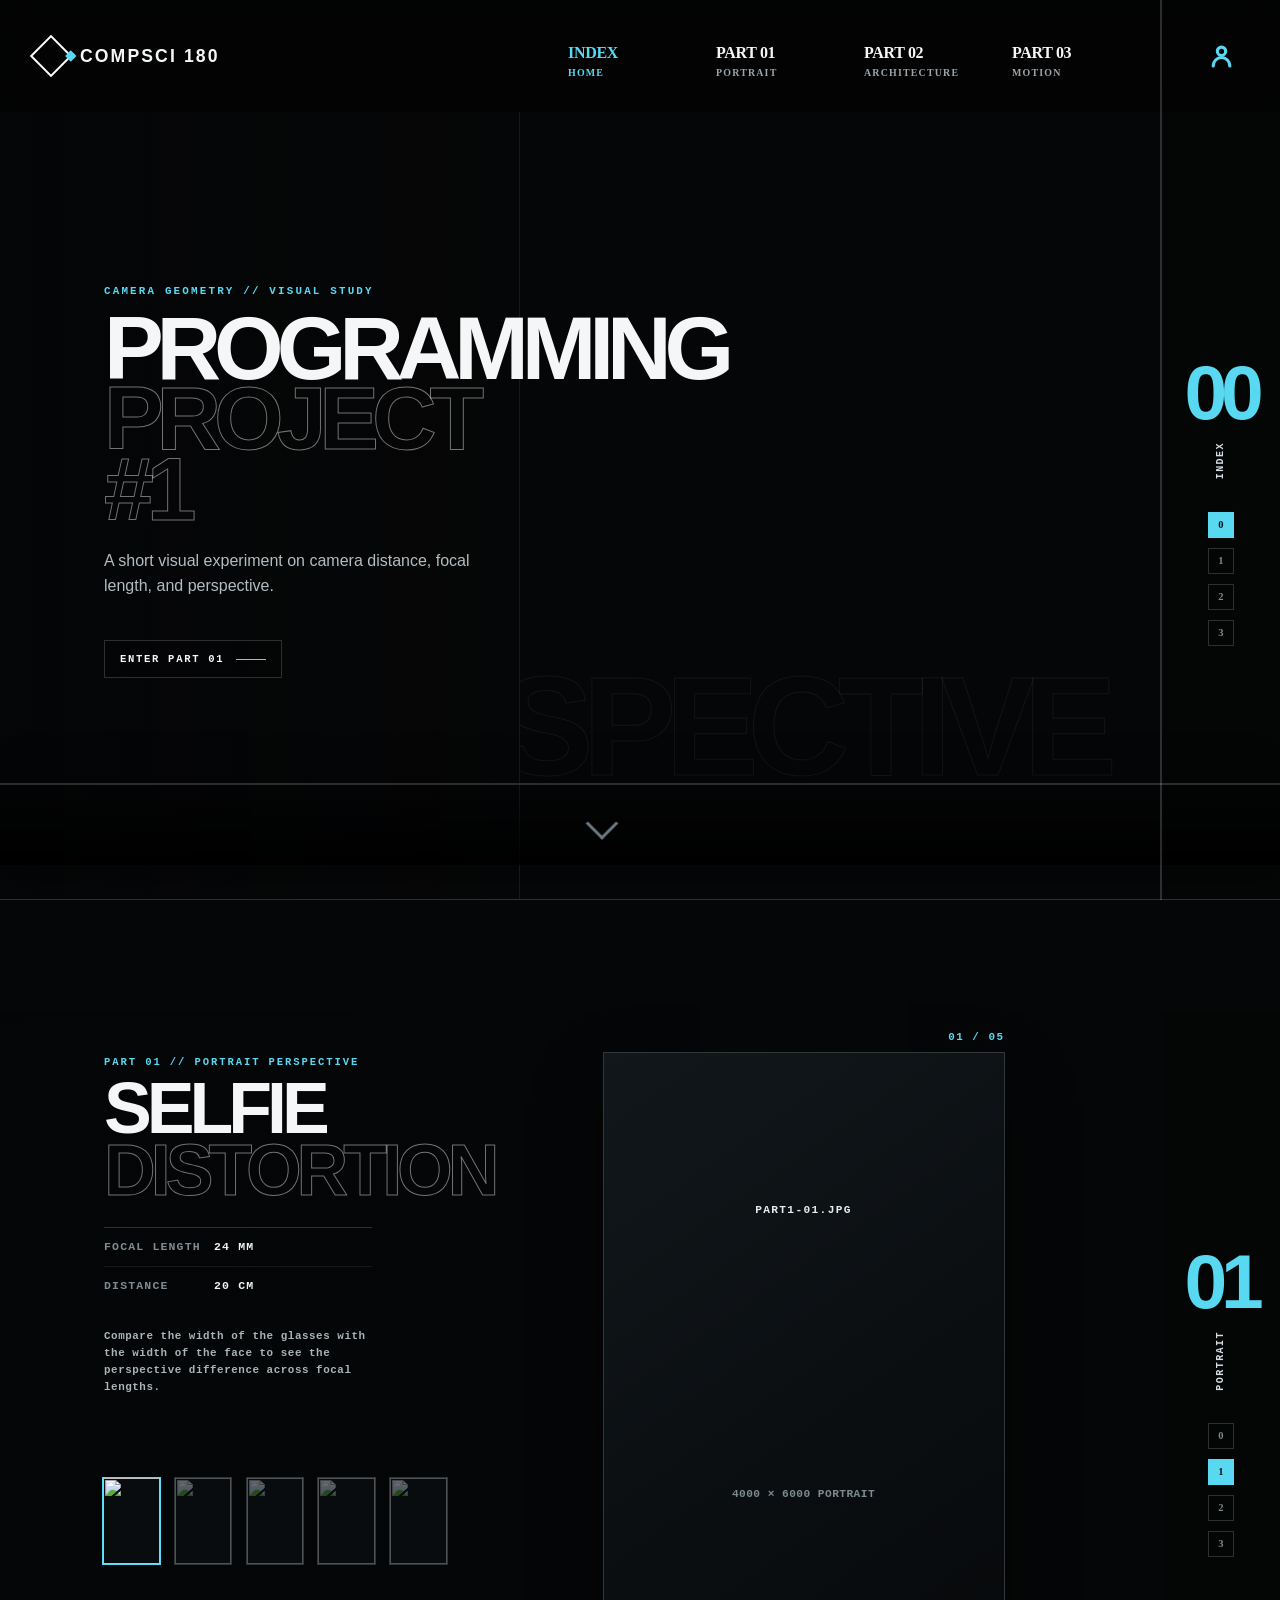
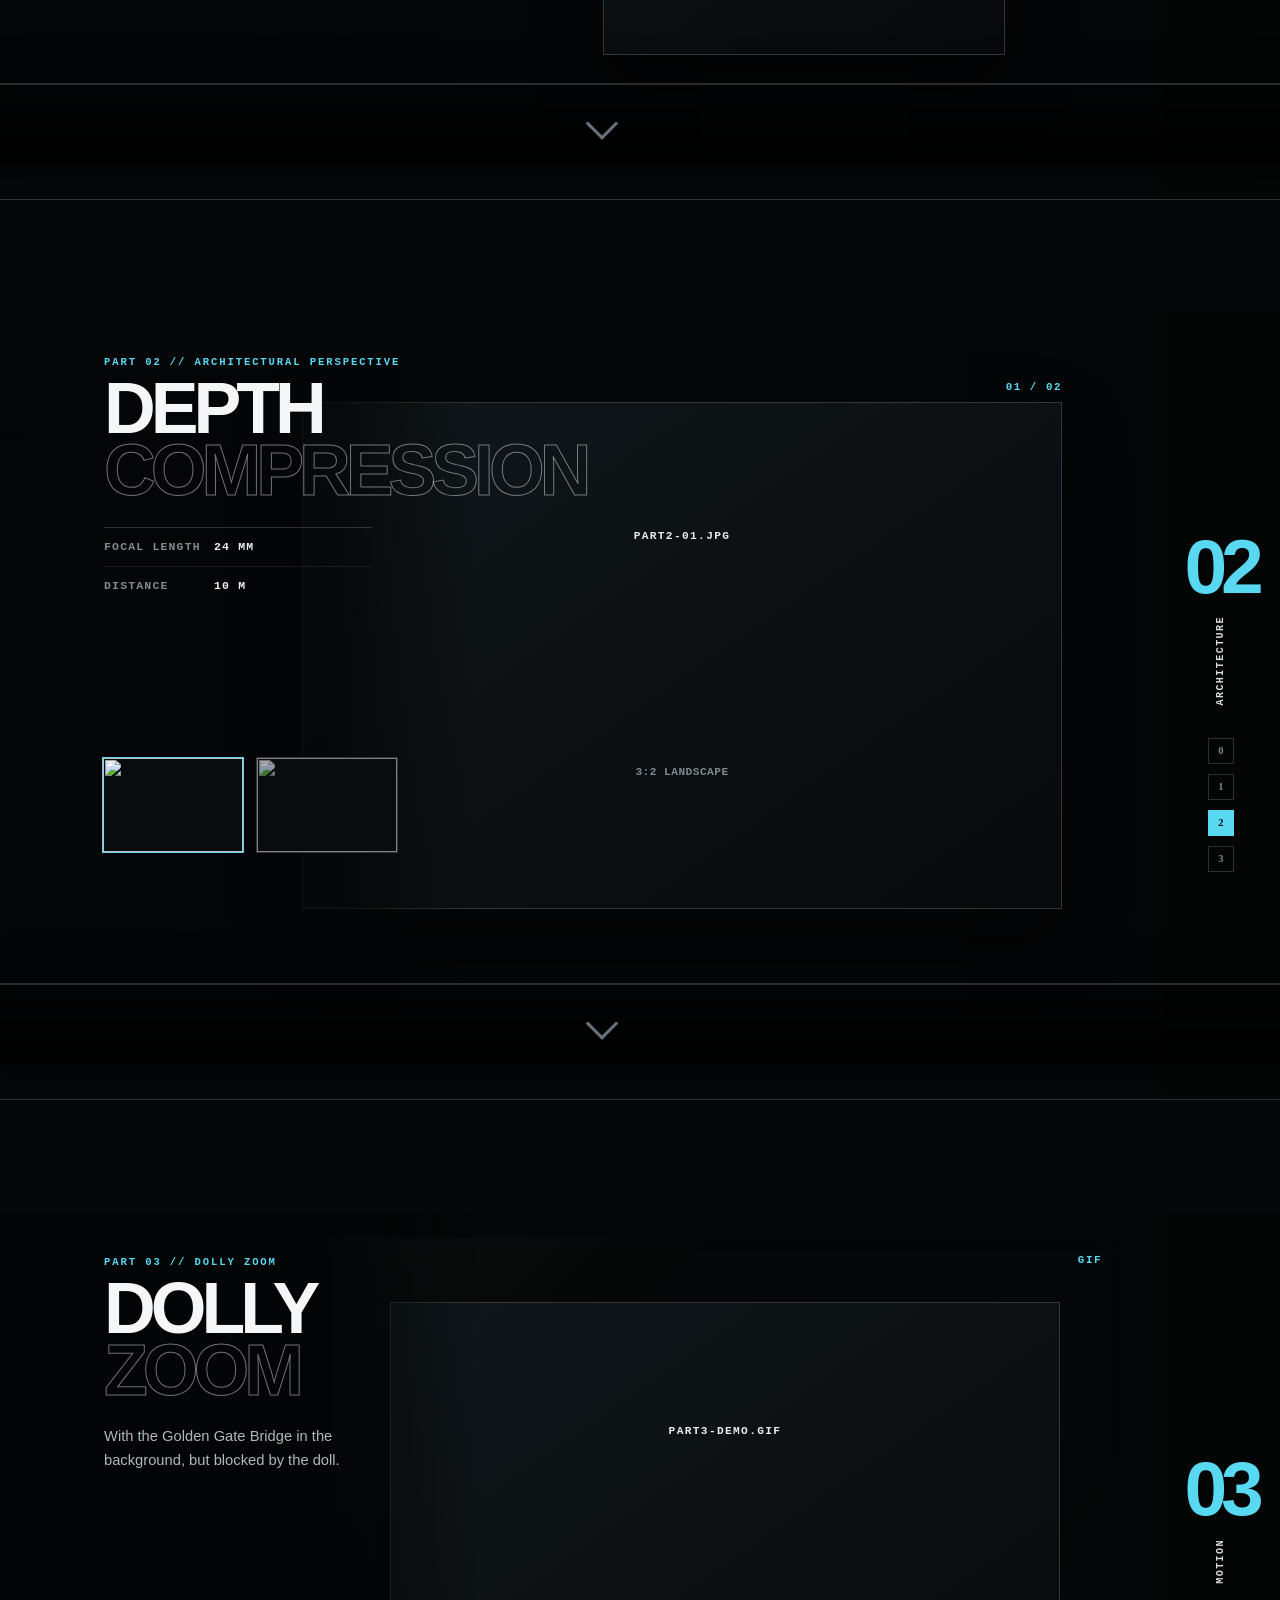
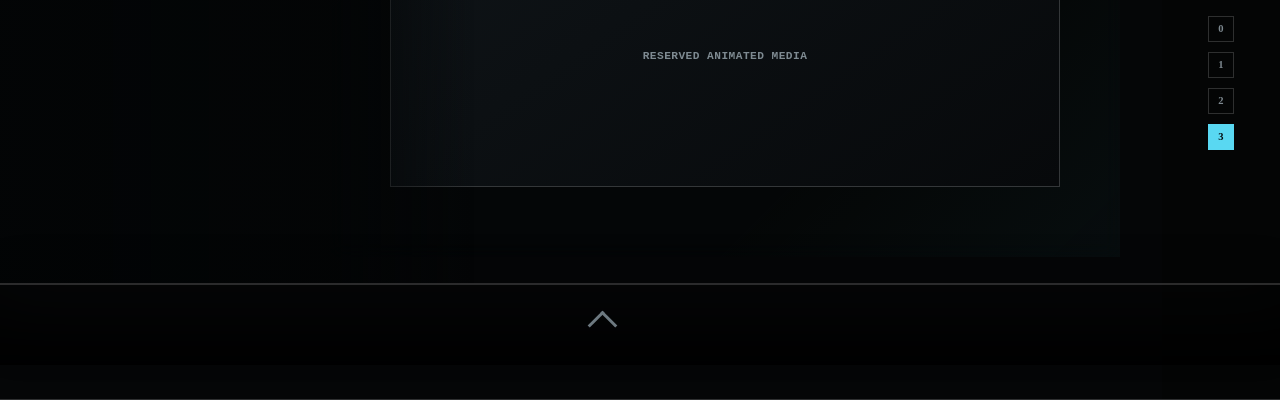
==== index.html @ 9566f27b "Add files via upload" ====
<!doctype html>
<html lang="en">
<head>
<meta charset="utf-8" />
<meta name="viewport" content="width=device-width,initial-scale=1" />
<title>COMPSCI 180 · Programming Project #1</title>
<style>
:root{
  --bg:#050607;
  --glass:rgba(7,10,12,.58);
  --glass-strong:rgba(7,10,12,.76);
  --line:rgba(255,255,255,.17);
  --line-soft:rgba(255,255,255,.08);
  --text:#f4f6f7;
  --muted:#9aa4aa;
  --accent:#59d8f2;
}
*{box-sizing:border-box}
html{scroll-behavior:smooth;scroll-snap-type:y mandatory;background:var(--bg)}
body{margin:0;background:var(--bg);color:var(--text);font-family:"Arial Narrow","Helvetica Neue",Arial,sans-serif;overflow-x:hidden}
a{color:inherit;text-decoration:none}

.bg{
  position:fixed;inset:0;z-index:-3;
  background:url('assets/bg-reference.jpg') center/cover no-repeat;
  filter:brightness(.26) saturate(.75) blur(4px);
  transform:scale(1.02);
}
.bg::after{content:"";position:absolute;inset:0;background:linear-gradient(90deg,rgba(0,0,0,.8),rgba(0,0,0,.52) 45%,rgba(0,0,0,.7));}
.grid{position:fixed;inset:0;z-index:-2;pointer-events:none;opacity:.18;background-image:linear-gradient(rgba(255,255,255,.035) 1px,transparent 1px),linear-gradient(90deg,rgba(255,255,255,.03) 1px,transparent 1px);background-size:58px 58px}

.topbar{
  position:fixed;left:0;right:0;top:0;height:112px;z-index:50;
  display:grid;grid-template-columns:260px 1fr 118px;
  align-items:stretch;
  background:rgba(0,0,0,.38);
  backdrop-filter:blur(14px) saturate(120%);
  -webkit-backdrop-filter:blur(14px) saturate(120%);
  border-bottom:1px solid var(--line);
}
.logo{display:flex;align-items:center;padding:0 36px;border-right:1px solid var(--line-soft);font-weight:900;letter-spacing:.12em;font-size:1.1rem}
.logo-mark{width:30px;height:30px;border:2px solid #fff;transform:rotate(45deg);margin-right:14px;position:relative}.logo-mark:after{content:"";position:absolute;width:8px;height:8px;background:var(--accent);right:-5px;top:-5px}
.nav{display:flex;align-items:stretch;justify-content:center}
.nav a{min-width:135px;padding:30px 20px 20px;border-left:1px solid var(--line-soft);display:flex;flex-direction:column;justify-content:center;gap:5px;text-transform:uppercase;font-weight:800;letter-spacing:-.02em;font-size:1rem}
.nav a:last-child{border-right:1px solid var(--line-soft)}
.nav a small{font:700 .62rem ui-monospace,SFMono-Regular,Menlo,monospace;color:#9ba4aa;letter-spacing:.12em}
.nav a.active{color:var(--accent)}
.tools{display:flex;align-items:center;justify-content:center;border-left:1px solid var(--line-soft);font:700 .7rem ui-monospace,SFMono-Regular,Menlo,monospace;color:#9da8ae;letter-spacing:.12em}

.viewport{position:relative}
.panel{
  min-height:100vh;
  height:100vh;
  padding-top:112px;
  scroll-snap-align:start;scroll-snap-stop:always;
  scroll-margin-top:0;
  display:grid;grid-template-columns:1fr 118px;
  position:relative;
  border-bottom:1px solid var(--line);
  overflow:hidden;
}
.main{position:relative;min-width:0;overflow:hidden}
.left{
  position:absolute;left:0;top:0;bottom:72px;width:min(430px,34vw);z-index:8;
  padding:44px 28px 40px 72px;
  display:flex;flex-direction:column;justify-content:flex-start;
  background:linear-gradient(90deg,rgba(3,5,6,.92) 0%,rgba(3,5,6,.72) 72%,rgba(3,5,6,0) 100%);
  pointer-events:none;
}
.kicker{font:800 .66rem ui-monospace,SFMono-Regular,Menlo,monospace;letter-spacing:.18em;color:var(--accent);text-transform:uppercase;margin-bottom:10px}
h1{margin:0;text-transform:uppercase;font-size:clamp(3.2rem,5.6vw,6.6rem);line-height:.86;letter-spacing:-.07em}
h1 span{color:transparent;-webkit-text-stroke:1px rgba(255,255,255,.44)}
.shot-meta{margin-top:26px;width:min(330px,90%);font:700 .72rem/1.7 ui-monospace,SFMono-Regular,Menlo,monospace;letter-spacing:.1em;text-transform:uppercase;color:#d5dde1}.shot-meta .row{display:grid;grid-template-columns:110px 1fr;border-top:1px solid var(--line-soft);padding:9px 0}.shot-meta .row:first-child{border-top:1px solid var(--line)}.shot-meta .label{color:#7f8b92}.shot-meta .value{color:#edf3f5}.shot-meta .value b{color:var(--accent)}

.stage{position:absolute;inset:0 0 72px 0;min-width:0;padding:26px 34px 26px 300px}
.media-box{position:relative;height:100%;background:rgba(6,9,11,.14);backdrop-filter:blur(9px);-webkit-backdrop-filter:blur(9px)}
.media-box::before{content:"";position:absolute;inset:0;background:linear-gradient(135deg,rgba(255,255,255,.035),transparent 28%,transparent 70%,rgba(89,216,242,.035));pointer-events:none}
.media-title{position:absolute;left:18px;top:16px;z-index:12;font:800 .68rem ui-monospace,SFMono-Regular,Menlo,monospace;letter-spacing:.16em;text-transform:uppercase;color:#cfd6da}
.media-count{position:absolute;right:18px;top:16px;z-index:12;font:800 .68rem ui-monospace,SFMono-Regular,Menlo,monospace;color:var(--accent);letter-spacing:.14em}

.part1-view{position:absolute;inset:52px 20px 112px 20px;display:flex;align-items:center;justify-content:center}
.portrait-frame{position:relative;height:min(76vh,690px);aspect-ratio:2/3;border:1px solid var(--line);background:#0b0f12;box-shadow:0 28px 60px rgba(0,0,0,.34);overflow:hidden}
.slide{position:absolute;inset:0;opacity:0;transition:opacity .35s ease,transform .35s ease;transform:scale(1.012)}
.slide.active{opacity:1;transform:scale(1)}
.slide img,.compare-card img,.gif-wrap img{width:100%;height:100%;object-fit:cover;display:block}
.placeholder{position:absolute;inset:0;display:grid;place-items:center;text-align:center;padding:20px;background:linear-gradient(145deg,#11171b,#07090b);font:800 .7rem ui-monospace,SFMono-Regular,Menlo,monospace;letter-spacing:.12em;text-transform:uppercase;color:#e7ecee}
.placeholder span{display:block;margin-top:8px;color:#7e8a91;font-weight:600;letter-spacing:.04em;line-height:1.5}
.slide-label{position:absolute;left:12px;bottom:12px;padding:8px 10px;background:rgba(0,0,0,.62);border:1px solid var(--line);font:800 .62rem ui-monospace,SFMono-Regular,Menlo,monospace;letter-spacing:.13em;text-transform:uppercase}.slide-label b{color:var(--accent)}
.tabs{position:absolute;left:20px;right:20px;bottom:20px;height:76px;display:grid;grid-template-columns:repeat(5,1fr);gap:12px}
.tab{border:1px solid var(--line);background:rgba(255,255,255,.025);color:#8f999f;padding:10px 12px;text-align:left;cursor:pointer;transition:.22s}.tab.active,.tab:hover{background:rgba(89,216,242,.11);border-color:rgba(89,216,242,.45);color:#eef7f9}.tab b{display:block;color:var(--accent);font:800 .62rem ui-monospace,SFMono-Regular,Menlo,monospace;letter-spacing:.14em;margin-bottom:6px}.tab span{font-size:.72rem;text-transform:uppercase;letter-spacing:.04em}

.compare-wrap{position:absolute;inset:60px 22px 76px;display:grid;grid-template-columns:1fr 1fr;gap:16px;align-items:center}
.compare-card{position:relative;aspect-ratio:3/2;border:1px solid var(--line);background:#0a0d10;overflow:hidden;box-shadow:0 24px 52px rgba(0,0,0,.28)}
.compare-caption{position:absolute;left:12px;bottom:12px;padding:8px 10px;background:rgba(0,0,0,.63);border:1px solid var(--line);font:800 .62rem ui-monospace,SFMono-Regular,Menlo,monospace;letter-spacing:.12em;text-transform:uppercase}.compare-caption b{color:var(--accent)}

.gif-wrap{position:absolute;inset:64px 60px 70px;border:1px solid var(--line);background:#0b0f11;overflow:hidden}

.side{
  position:relative;border-left:1px solid var(--line);
  display:flex;align-items:center;justify-content:center;
  background:rgba(0,0,0,.22);
}
.side-inner{display:flex;flex-direction:column;align-items:center;gap:22px}
.side-num{font-size:4.8rem;line-height:.72;font-weight:900;color:var(--accent);letter-spacing:-.08em}
.side-sub{font:800 .63rem ui-monospace,SFMono-Regular,Menlo,monospace;letter-spacing:.14em;color:#d6dde0;text-transform:uppercase;writing-mode:vertical-rl;transform:rotate(180deg)}
.side-dots{display:flex;flex-direction:column;gap:10px;margin-top:10px}.side-dots a{width:26px;height:26px;border:1px solid var(--line);display:grid;place-items:center;font:700 .66rem Georgia,serif;color:#7d888f}.side-dots a.active{background:var(--accent);color:#051014;border-color:var(--accent)}

.bottom-shadow{position:absolute;left:0;right:118px;bottom:0;height:72px;border-top:1px solid var(--line);background:linear-gradient(180deg,rgba(0,0,0,.18),rgba(0,0,0,.72));box-shadow:0 -18px 44px rgba(0,0,0,.25) inset;z-index:10}
.bottom-shadow .scroll{position:absolute;left:50%;bottom:17px;transform:translateX(-50%);font:700 .62rem ui-monospace,SFMono-Regular,Menlo,monospace;letter-spacing:.14em;color:#707b81;text-transform:uppercase}.bottom-shadow .scroll:after{content:"";display:block;width:20px;height:20px;border-right:2px solid #647078;border-bottom:2px solid #647078;transform:rotate(45deg);margin:2px auto 0}


.home-main{position:relative;min-width:0;display:grid;grid-template-columns:minmax(390px,520px) 1fr}
.home-copy{padding:62px 34px 110px 72px;display:flex;flex-direction:column;justify-content:center;border-right:1px solid var(--line-soft);background:linear-gradient(90deg,rgba(4,5,6,.64),rgba(4,5,6,.18))}
.home-copy .eyebrow{font:800 .68rem ui-monospace,SFMono-Regular,Menlo,monospace;letter-spacing:.2em;text-transform:uppercase;color:var(--accent);margin-bottom:16px}
.home-title{font-size:clamp(4rem,7vw,8.6rem);line-height:.79;letter-spacing:-.08em;margin:0;text-transform:uppercase}
.home-title span{display:block;color:transparent;-webkit-text-stroke:1px rgba(255,255,255,.44)}
.home-sub{margin-top:24px;max-width:390px;color:#b2bcc1;font-size:1rem;line-height:1.55}
.home-enter{margin-top:26px;display:inline-flex;align-items:center;gap:12px;width:max-content;padding:12px 15px;border:1px solid var(--line);background:rgba(0,0,0,.2);font:800 .66rem ui-monospace,SFMono-Regular,Menlo,monospace;letter-spacing:.16em;text-transform:uppercase}
.home-enter::after{content:"";width:30px;border-top:1px solid var(--accent)}
.home-visual{position:relative;overflow:hidden}
.home-visual::before{content:"";position:absolute;inset:36px 42px 90px;background:rgba(6,9,11,.18);border:1px solid var(--line-soft);backdrop-filter:blur(8px);-webkit-backdrop-filter:blur(8px)}
.home-visual::after{content:"PERSPECTIVE";position:absolute;right:42px;bottom:86px;font-size:clamp(4rem,11vw,11rem);font-weight:900;line-height:.72;letter-spacing:-.08em;color:transparent;-webkit-text-stroke:1px rgba(255,255,255,.08)}
.home-index{position:absolute;left:66px;bottom:116px;z-index:2;font:800 .65rem ui-monospace,SFMono-Regular,Menlo,monospace;letter-spacing:.16em;text-transform:uppercase;color:#d6dde0}
.home-index b{color:var(--accent);margin-right:12px}
@media(max-width:1050px){
  .topbar{grid-template-columns:220px 1fr 90px}.nav a{min-width:100px;font-size:.86rem;padding:26px 12px 18px}.main{grid-template-columns:340px 1fr}.left{padding-left:38px}.stage{padding-left:24px;padding-right:24px}.side{width:96px}.panel{grid-template-columns:1fr 96px}.bottom-shadow{right:96px}
}
@media(max-width:820px){
  .home-main{grid-template-columns:1fr}.home-copy{padding:42px 24px 100px;border-right:none}.home-visual{display:none}
  html{scroll-snap-type:none}.topbar{height:auto;min-height:78px;grid-template-columns:1fr 80px}.logo{padding:0 20px}.nav{display:none}.viewport{padding-top:0}.panel{height:auto;min-height:100vh;padding-top:78px;grid-template-columns:1fr}.side{display:none}.main{grid-template-columns:1fr}.left{padding:34px 24px;border-right:none}.stage{min-height:70vh;padding:20px 20px 92px}.bottom-shadow{right:0}.part1-view{inset:52px 20px 126px}.portrait-frame{height:min(64vh,620px)}.tabs{grid-template-columns:repeat(5,1fr);gap:6px}.tab{padding:7px}.tab span{display:none}.compare-wrap{position:relative;inset:auto;grid-template-columns:1fr;padding:56px 0 20px}.gif-wrap{position:relative;inset:auto;height:60vh;margin-top:54px}
}

/* revised single-image showcase */
#part1 .media-box,#part2 .media-box{overflow:visible}
.part1-view{position:absolute;inset:0;display:flex;align-items:center;justify-content:center;padding:34px 40px 34px 190px}
.portrait-frame{position:relative;height:min(78vh,720px);aspect-ratio:2/3;border:1px solid var(--line);background:#0b0f12;box-shadow:0 28px 64px rgba(0,0,0,.42);overflow:hidden}
.slide{position:absolute;inset:0;opacity:0;transition:opacity .32s ease,transform .32s ease;transform:scale(1.01)}
.slide.active{opacity:1;transform:scale(1)}
.slide img,.single-building img{width:100%;height:100%;object-fit:cover;display:block}
.slide-label,.compare-caption{position:absolute;left:12px;bottom:12px;padding:8px 10px;background:rgba(0,0,0,.68);border:1px solid var(--line);font:800 .62rem ui-monospace,SFMono-Regular,Menlo,monospace;letter-spacing:.12em;text-transform:uppercase}.slide-label b,.compare-caption b{color:var(--accent)}
.tabs{position:absolute;left:-228px;bottom:104px;z-index:20;width:350px;display:grid;grid-template-columns:repeat(5,1fr);gap:9px;pointer-events:auto}
.tabs .tab{height:88px;padding:0;overflow:hidden;background:rgba(0,0,0,.46);border:1px solid var(--line)}
.tabs .tab img{width:100%;height:100%;object-fit:cover;display:block;filter:brightness(.68);transition:.22s ease}
.tabs .tab.active img,.tabs .tab:hover img{filter:brightness(1)}
.tabs .tab.active,.tabs .tab:hover{border-color:var(--accent);box-shadow:0 0 0 1px rgba(89,216,242,.22) inset}
.tab{aspect-ratio:2/3;padding:0;border:1px solid var(--line);background:#0a0d0f;overflow:hidden;cursor:pointer;position:relative}
.tab img{width:100%;height:100%;object-fit:cover;display:block;opacity:.58;transition:.22s}.tab.active img,.tab:hover img{opacity:1}.tab.active{border-color:var(--accent);box-shadow:0 0 0 1px var(--accent)}
.tab b,.tab span{display:none}
.part2-view{position:absolute;inset:0;display:flex;align-items:center;justify-content:center;padding:54px 50px 54px 210px}
.part2-tabs{position:absolute;left:-228px;bottom:104px;z-index:22;display:grid;grid-template-columns:repeat(2,142px);gap:12px;pointer-events:auto}
.part2-tab{height:96px;padding:0;border:1px solid var(--line);background:rgba(0,0,0,.48);cursor:pointer;overflow:hidden;transition:.22s ease}
.part2-tab img{width:100%;height:100%;object-fit:cover;display:block;filter:brightness(.68);transition:.22s ease}
.part2-tab.active,.part2-tab:hover{border-color:var(--accent);box-shadow:0 0 0 1px rgba(89,216,242,.22) inset}
.part2-tab.active img,.part2-tab:hover img{filter:brightness(1)}
.single-building{position:relative;width:min(860px,74vw);aspect-ratio:3/2;border:1px solid var(--line);background:#0a0d10;overflow:hidden;box-shadow:0 28px 64px rgba(0,0,0,.42);cursor:pointer}
.single-building .building-slide{position:absolute;inset:0;opacity:0;transition:opacity .32s ease,transform .32s ease;transform:scale(1.008)}
.single-building .building-slide.active{opacity:1;transform:scale(1)}
.single-building .building-slide img{width:100%;height:100%;object-fit:cover;display:block}
.click-hint{position:absolute;right:14px;bottom:14px;z-index:9;font:700 .6rem ui-monospace,SFMono-Regular,Menlo,monospace;letter-spacing:.13em;text-transform:uppercase;color:#cfd8dc;background:rgba(0,0,0,.6);border:1px solid var(--line);padding:8px 10px}
@media(max-width:820px){.left{position:relative;width:auto;bottom:auto;padding:34px 24px 14px;background:linear-gradient(180deg,rgba(3,5,6,.9),rgba(3,5,6,.3))}.stage{position:relative;inset:auto;min-height:68vh;padding:0 18px 92px}.part1-view,.part2-view{position:relative;inset:auto;padding:30px 0}.tabs{position:relative;left:auto;bottom:auto;width:100%;padding:0 18px 18px}.part2-tabs{position:relative;left:auto;bottom:auto;grid-template-columns:repeat(2,minmax(0,1fr));padding:0 18px 18px}.part2-tab{height:110px}.portrait-frame{height:min(60vh,620px)}.single-building{width:100%}}


/* layout refinements — full-width lower rule, centered scroll, raised preview layer */
.left{
  bottom:96px;
  padding-left:104px;
}
.stage{
  inset:0 0 96px 0;
  padding-left:330px;
  padding-right:42px;
}

/* thumbnails sit above every text/image layer */
.tabs,
.part2-tabs{
  z-index:45;
}

/* slightly smaller hero images to make room for the raised bottom rule */
.portrait-frame{
  height:min(67vh,620px);
}
.single-building{
  width:min(760px,66vw);
}
.part1-view{
  padding:34px 48px 42px 205px;
}
.part2-view{
  padding:54px 58px 58px 225px;
}

/* extend the lower divider through the right-side chapter rail */
.bottom-shadow{
  left:0;
  right:-118px;
  height:96px;
  z-index:40;
  border-top:1px solid rgba(255,255,255,.22);
  background:linear-gradient(180deg,rgba(0,0,0,.10),rgba(0,0,0,.82));
  box-shadow:0 -24px 54px rgba(0,0,0,.34) inset,0 -16px 36px rgba(0,0,0,.14);
}
.bottom-shadow .scroll{
  left:50%;
  bottom:24px;
  transform:translateX(-50%);
  z-index:3;
}

/* clean home composition: remove the INDEX badge and its framed display block */
.home-visual::before{
  display:none;
}
.home-index{
  display:none;
}
.home-copy{
  padding-left:104px;
}
.home-visual::after{
  right:56px;
  bottom:122px;
  opacity:.72;
}

@media(max-width:1050px){
  .left{padding-left:64px;bottom:92px}
  .stage{padding-left:260px;padding-right:28px;inset-bottom:92px}
  .bottom-shadow{right:-96px;height:92px}
  .home-copy{padding-left:64px}
  .portrait-frame{height:min(64vh,580px)}
  .single-building{width:min(700px,68vw)}
}
@media(max-width:820px){
  .left{bottom:auto;padding-left:24px}
  .stage{inset:auto;padding-left:18px;padding-right:18px}
  .bottom-shadow{right:0;height:78px}
  .home-copy{padding-left:24px}
  .portrait-frame{height:min(58vh,560px)}
  .single-building{width:100%}
}



/* === refinement 2026-09-01: clean rails / thumbnails / scroll cue === */
/* top navigation: no separators between PERSPECTIVE and menu items */
.logo{border-right:none !important;}
.nav a,.nav a:last-child{border-left:none !important;border-right:none !important;}

/* VISUAL STUDY divider is the continuation of the right chapter rail */
.tools{border-left:1px solid var(--line) !important;}

/* let the full-width lower rule pass underneath the right chapter rail */
.main{overflow:visible !important;}
.bottom-shadow{
  right:-118px !important;
  border-top:1px solid var(--line) !important;
  z-index:46 !important;
}

/* scroll cue: center of the full viewport and repeat a downward fade motion */
.bottom-shadow .scroll{
  left:calc(50% + 59px) !important;
  animation:scroll-drop 2.15s cubic-bezier(.4,0,.2,1) infinite;
  will-change:transform,opacity;
}
@keyframes scroll-drop{
  0%{transform:translate(-50%,-5px);opacity:0}
  14%{opacity:.95}
  64%{transform:translate(-50%,10px);opacity:.9}
  100%{transform:translate(-50%,24px);opacity:0}
}

/* text keeps its dark glass only around the heading/meta, not over thumbnails */
.left{
  background:none !important;
  isolation:isolate;
}
.left::before{
  content:"";
  position:absolute;
  z-index:-1;
  left:0;
  right:-44px;
  top:0;
  bottom:0;
  background:linear-gradient(90deg,rgba(3,5,6,.93) 0%,rgba(3,5,6,.72) 72%,rgba(3,5,6,0) 100%);
  pointer-events:none;
}

/* thumbnail strips always render cleanly above glass overlays */
.tabs,.part2-tabs{
  z-index:70 !important;
  isolation:isolate;
  filter:none !important;
}
.tabs .tab,.part2-tab{
  background:#090c0e !important;
  backdrop-filter:none !important;
  -webkit-backdrop-filter:none !important;
}
.tabs .tab img,.part2-tab img{
  position:relative;
  z-index:2;
}

@media(max-width:1050px){
  .bottom-shadow{right:-96px !important;}
  .bottom-shadow .scroll{left:calc(50% + 48px) !important;}
}
@media(max-width:820px){
  .bottom-shadow{right:0 !important;}
  .bottom-shadow .scroll{left:50% !important;}
  .left::before{bottom:0;right:0;}
}

/* === refinement: active nav label + right-shifted navigation === */
.nav{
  justify-content:flex-end !important;
  padding-right:18px;
  gap:18px;
}
.nav a{
  min-width:auto !important;
  padding:30px 8px 20px !important;
  align-items:flex-start;
}
.nav a small{
  color:#9ba4aa;
  transition:color .22s ease;
}
.nav a.active,
.nav a.active small{
  color:var(--accent) !important;
}
@media(max-width:1050px){
  .nav{gap:10px;padding-right:10px}
  .nav a{padding-left:6px !important;padding-right:6px !important}
}

/* === refinement: clean hero images + image-local counters === */
.media-title{display:none !important;}
.slide-label,.compare-caption,.click-hint{display:none !important;}
.portrait-frame,.single-building{cursor:pointer;}
.image-count{
  top:12px !important;
  right:12px !important;
  left:auto !important;
  z-index:80 !important;
  padding:7px 9px;
  border:1px solid var(--line);
  background:rgba(0,0,0,.52);
  backdrop-filter:blur(7px);
  -webkit-backdrop-filter:blur(7px);
  color:var(--accent);
}


/* === 2026-09-01 rail + counter refinement === */
/* One uninterrupted rail line for the top VISUAL STUDY divider and the side navigation. */
.topbar::after{
  content:"";
  position:fixed;
  top:0;
  bottom:0;
  right:118px;
  width:1px;
  background:var(--line);
  z-index:90;
  pointer-events:none;
}
.tools,.side{border-left:none !important;}

/* Remove the subtle lower-right tint so the area around the photograph is uniform. */
#part1 .media-box,#part2 .media-box{background:transparent !important;backdrop-filter:none !important;-webkit-backdrop-filter:none !important;}
#part1 .media-box::before,#part2 .media-box::before{display:none !important;}

/* Counter is outside the image, aligned with its top-right edge. */
.portrait-stack,.building-stack{
  display:flex;
  flex-direction:column;
  align-items:flex-end;
  width:max-content;
  max-width:100%;
}
.image-count{
  position:static !important;
  margin:0 0 9px 0 !important;
  padding:0 !important;
  border:0 !important;
  background:transparent !important;
  backdrop-filter:none !important;
  -webkit-backdrop-filter:none !important;
  color:var(--accent) !important;
  font:800 .68rem ui-monospace,SFMono-Regular,Menlo,monospace !important;
  letter-spacing:.14em !important;
  line-height:1 !important;
  z-index:80 !important;
}
@media(max-width:1050px){
  .topbar::after{right:96px;}
}
@media(max-width:820px){
  .topbar::after{display:none;}
}


/* === 2026-09-01 latest spacing / line / scroll refinement === */
/* Remove the horizontal rule beneath the fixed top navigation. */
.topbar{border-bottom:none !important;}

/* Keep the right navigation divider continuous from the very top of the viewport. */
.topbar::after{
  top:0 !important;
  bottom:0 !important;
  height:100vh !important;
  position:fixed !important;
}

/* Raise the full-width lower rule and its shadow band. */
.bottom-shadow{
  bottom:34px !important;
  height:82px !important;
}
.left{bottom:116px !important;}
.stage{inset:0 0 116px 0 !important;}

/* Scroll cue sits higher; it fades in place instead of disappearing downward. */
.bottom-shadow .scroll{
  bottom:30px !important;
  animation:scroll-fade 1.9s ease-in-out infinite !important;
  will-change:opacity,transform;
}
@keyframes scroll-fade{
  0%{transform:translate(-50%,-1px);opacity:.18}
  22%{opacity:1}
  62%{transform:translate(-50%,7px);opacity:1}
  100%{transform:translate(-50%,7px);opacity:0}
}

@media(max-width:1050px){
  .left{bottom:108px !important;}
  .stage{inset:0 0 108px 0 !important;}
  .bottom-shadow{bottom:28px !important;height:78px !important;}
}
@media(max-width:820px){
  .left{bottom:auto !important;}
  .stage{inset:auto !important;}
  .bottom-shadow{bottom:0 !important;height:72px !important;}
}


/* === 2026-09-01 course header refinement === */
/* Four catalog items share the available header width evenly. */
.nav{
  display:grid !important;
  grid-template-columns:repeat(4,minmax(0,1fr)) !important;
  gap:0 !important;
  padding:0 !important;
  justify-content:stretch !important;
  align-items:stretch !important;
}
.nav a{
  min-width:0 !important;
  width:100% !important;
  padding:30px 12px 20px !important;
  align-items:flex-start !important;
  justify-content:center !important;
}
/* Make the shared PERSPECTIVE / right-side navigation divider slightly stronger. */
.topbar::after{width:2px !important;}


/* === 2026-09-01 navigation + annotation refinement === */
/* Keep the four navigation items equally spaced as a right-aligned group. */
.nav{
  display:flex !important;
  align-items:stretch !important;
  justify-content:flex-end !important;
  gap:46px !important;
  padding:0 34px 0 0 !important;
}
.nav a{
  width:116px !important;
  min-width:116px !important;
  padding:30px 0 20px !important;
  align-items:flex-start !important;
  justify-content:center !important;
}

/* Match the lower horizontal rule to the 2px right navigation divider. */
.bottom-shadow{border-top:2px solid var(--line) !important;}

/* Small observation note beneath Part 1 shooting data; no font replacement. */
.observation-note{
  margin-top:12px;
  padding-top:12px;
  border-top:none;
  color:#aab4b9;
  font-size:.68rem;
  line-height:1.55;
  letter-spacing:.05em;
  text-transform:none;
}

@media(max-width:1050px){
  .nav{gap:24px !important;padding-right:18px !important;}
  .nav a{width:94px !important;min-width:94px !important;}
}


/* Final-page return-to-top cue */
.back-top{
  position:absolute;
  left:50%;
  bottom:30px;
  transform:translateX(-50%);
  z-index:30;
  width:28px;
  height:28px;
  display:block;
  opacity:.82;
}
.back-top::before{
  content:"";
  position:absolute;
  left:5px;
  top:8px;
  width:16px;
  height:16px;
  border-left:2px solid #647078;
  border-top:2px solid #647078;
  transform:rotate(45deg);
}


/* === 2026-09-01 arrow + nav spacing refinement === */
.nav{
  gap:32px !important;
  padding-right:34px !important;
}
.bottom-shadow .scroll{
  left:47% !important;
  color:#7a868d !important;
  font-weight:800 !important;
}
.bottom-shadow .scroll:after{
  width:20px !important;
  height:20px !important;
  border-right:3px solid #6d7980 !important;
  border-bottom:3px solid #6d7980 !important;
}
.back-top{
  left:47% !important;
  bottom:30px !important;
  width:28px !important;
  height:28px !important;
  opacity:1 !important;
  animation:back-top-fade 1.9s ease-in-out infinite !important;
  will-change:opacity;
}
.back-top::before{
  left:4px !important;
  top:8px !important;
  width:18px !important;
  height:18px !important;
  border-left:3px solid #6d7980 !important;
  border-top:3px solid #6d7980 !important;
}
@keyframes back-top-fade{
  0%{opacity:.18}
  22%{opacity:1}
  62%{opacity:1}
  100%{opacity:0}
}
@media(max-width:1050px){
  .nav{gap:18px !important;padding-right:18px !important;}
  .bottom-shadow .scroll,.back-top{left:47% !important;}
}
@media(max-width:820px){
  .bottom-shadow .scroll,.back-top{left:50% !important;}
}


/* === latest cue refinement: arrows only === */
.bottom-shadow .scroll{
  font-size:0 !important;
  letter-spacing:0 !important;
  line-height:0 !important;
}
.bottom-shadow .scroll:after{
  margin:0 auto !important;
}

/* Animate the final-page up arrow itself, not just its container. */
.back-top,
.back-top::before{
  animation:cue-fade 1.9s ease-in-out infinite !important;
}
@keyframes cue-fade{
  0%{opacity:.18}
  22%{opacity:1}
  62%{opacity:1}
  100%{opacity:0}
}


/* === down arrow timing refinement === */
@keyframes scrollCue{
  0%   { opacity:0; transform:translate(-50%,0); }
  8%   { opacity:1; transform:translate(-50%,0); }
  13%  { opacity:1; transform:translate(-50%,0); } /* ~0.1s visual hold */
  58%  { opacity:1; transform:translate(-50%,10px); }
  78%  { opacity:0; transform:translate(-50%,10px); }
  100% { opacity:0; transform:translate(-50%,0); }
}


/* === 2026-09-01 nav font + 0.3s arrow hold === */
.nav a,
.nav a small{
  font-family: Georgia, serif !important;
}

/* 1.9s loop: fade in, remain still for ~0.3s, then move down and fade out. */
@keyframes scroll-fade{
  0%   { transform:translate(-50%,-1px); opacity:.18; }
  20%  { transform:translate(-50%,-1px); opacity:1; }
  38%  { transform:translate(-50%,-1px); opacity:1; } /* ~0.3 s hold */
  68%  { transform:translate(-50%,7px); opacity:1; }
  100% { transform:translate(-50%,7px); opacity:0; }
}

/* === author hover panel === */
.tools{
  position:relative;
  overflow:visible;
}
.author-trigger{
  width:48px;
  height:48px;
  display:grid;
  place-items:center;
  padding:0;
  border:0;
  background:transparent;
  color:var(--accent);
  cursor:pointer;
}
.author-trigger svg{
  width:25px;
  height:25px;
  stroke:currentColor;
}
.author-panel{
  position:absolute;
  z-index:120;
  top:0;
  right:0;
  width:280px;
  min-height:100vh;
  padding:112px 24px 28px;
  background:var(--accent);
  border-left:2px solid rgba(255,255,255,.34);
  box-shadow:-24px 0 54px rgba(0,0,0,.34);
  opacity:0;
  transform:translateX(100%);
  pointer-events:none;
  transition:opacity .24s ease,transform .24s ease;
}
.tools:hover .author-panel,
.tools:focus-within .author-panel{
  opacity:1;
  transform:translateX(0);
  pointer-events:auto;
}
.author-label{
  font:800 .62rem ui-monospace,SFMono-Regular,Menlo,monospace;
  letter-spacing:.16em;
  text-transform:uppercase;
  color:rgba(5,16,20,.62);
}
.author-photo{
  width:88px;
  height:88px;
  display:block;
  margin:0 0 18px;
  object-fit:cover;
  background:rgba(5,16,20,.12);
}
.author-name{
  margin-top:14px;
  font-family:Georgia,serif;
  font-size:1.55rem;
  font-weight:700;
  line-height:1.1;
  color:#fff;
}
.author-email{
  display:block;
  margin-top:12px;
  font:700 .78rem ui-monospace,SFMono-Regular,Menlo,monospace;
  letter-spacing:.03em;
  color:#d8f7ff;
}
.author-credit{
  margin-top:18px;
  font-size:.82rem;
  line-height:1.45;
  color:#d8f7ff;
}
.part3-note{
  margin-top:24px;
  max-width:330px;
  color:#aeb8bd;
  font-size:.92rem;
  line-height:1.58;
}
@media(max-width:820px){
  .author-panel{
    width:min(280px,78vw);
    min-height:100vh;
    padding-top:78px;
  }
}

</style>
</head>
<body>
<div class="bg"></div><div class="grid"></div>
<header class="topbar">
  <a href="#home" class="logo"><span class="logo-mark"></span>COMPSCI 180</a>
  <nav class="nav">
    <a href="#home" class="active" data-target="home">Index<small>Home</small></a>
    <a href="#part1" data-target="part1">Part 01<small>Portrait</small></a>
    <a href="#part2" data-target="part2">Part 02<small>Architecture</small></a>
    <a href="#part3" data-target="part3">Part 03<small>Motion</small></a>
  </nav>
  <div class="tools">
    <button class="author-trigger" type="button" aria-label="Author information">
      <svg viewBox="0 0 24 24" fill="none" stroke-width="3" stroke-linecap="round" stroke-linejoin="round" aria-hidden="true">
        <path d="M20 21a8 8 0 0 0-16 0"></path>
        <circle cx="12" cy="7" r="4"></circle>
      </svg>
    </button>
    <div class="author-panel" role="status">
      <img class="author-photo" src="pj1/author.jpg" alt="Author portrait" onerror="this.style.display='none'">
      <div class="author-label">Author</div>
      <div class="author-name">yihan chen</div>
      <a class="author-email" href="mailto:troptroprigolo.d@gmail.com">troptroprigolo.d@gmail.com</a>
      <div class="author-credit">Thanks to ChatGPT for helping build this webpage.</div>
    </div>
  </div>
</header>

<main class="viewport">

  <section class="panel" id="home">
    <div class="home-main">
      <div class="home-copy">
        <div class="eyebrow">Camera Geometry // Visual Study</div>
        <h1 class="home-title">Programming<span>Project #1</span></h1>
        <p class="home-sub">A short visual experiment on camera distance, focal length, and perspective.</p>
        <a class="home-enter" href="#part1">Enter Part 01</a>
      </div>
      <div class="home-visual">
      </div>
      <div class="bottom-shadow"><div class="scroll">scroll</div></div>
    </div>
    <aside class="side">
      <div class="side-inner"><div class="side-num">00</div><div class="side-sub">Index</div><div class="side-dots"><a href="#home" class="active">0</a><a href="#part1">1</a><a href="#part2">2</a><a href="#part3">3</a></div></div>
    </aside>
  </section>
  <section class="panel" id="part1">
    <div class="main">
      <div class="left">
        <div>
          <div class="kicker">Part 01 // Portrait Perspective</div>
          <h1>SELFIE<br><span>DISTORTION</span></h1>
          <div class="shot-meta" id="p1meta">
            <div class="row"><span class="label">Focal length</span><span class="value" id="p1focal">— mm</span></div>
            <div class="row"><span class="label">Distance</span><span class="value" id="p1distance">— m</span></div>
            <div class="observation-note">Compare the width of the glasses with the width of the face to see the perspective difference across focal lengths.</div>
          </div>
        </div>
      </div>
      <div class="stage">
        <div class="media-box">
          <div class="part1-view">
            <div class="portrait-stack">
              <div class="media-count image-count" id="p1count">01 / 05</div>
              <div class="portrait-frame" id="portraitToggle">
              <div class="slide active" data-index="0"><img src="pj1/part1-01.jpg" alt="Part 1 image 1" onerror="this.style.display='none'"><div class="placeholder">part1-01.jpg<span>4000 × 6000 portrait</span></div></div>
              <div class="slide" data-index="1"><img src="pj1/part1-02.jpg" alt="Part 1 image 2" onerror="this.style.display='none'"><div class="placeholder">part1-02.jpg<span>4000 × 6000 portrait</span></div></div>
              <div class="slide" data-index="2"><img src="pj1/part1-03.jpg" alt="Part 1 image 3" onerror="this.style.display='none'"><div class="placeholder">part1-03.jpg<span>4000 × 6000 portrait</span></div></div>
              <div class="slide" data-index="3"><img src="pj1/part1-04.jpg" alt="Part 1 image 4" onerror="this.style.display='none'"><div class="placeholder">part1-04.jpg<span>4000 × 6000 portrait</span></div></div>
              <div class="slide" data-index="4"><img src="pj1/part1-05.jpg" alt="Part 1 image 5" onerror="this.style.display='none'"><div class="placeholder">part1-05.jpg<span>4000 × 6000 portrait</span></div></div>
              </div>
            </div>
          </div>
          <div class="tabs">
            <button class="tab active" data-index="0" aria-label="Show portrait 1"><img src="pj1/part1-01.jpg" alt=""></button>
            <button class="tab" data-index="1" aria-label="Show portrait 2"><img src="pj1/part1-02.jpg" alt=""></button>
            <button class="tab" data-index="2" aria-label="Show portrait 3"><img src="pj1/part1-03.jpg" alt=""></button>
            <button class="tab" data-index="3" aria-label="Show portrait 4"><img src="pj1/part1-04.jpg" alt=""></button>
            <button class="tab" data-index="4" aria-label="Show portrait 5"><img src="pj1/part1-05.jpg" alt=""></button>
          </div>
        </div>
      </div>
      <div class="bottom-shadow"><div class="scroll">scroll</div></div>
    </div>
    <aside class="side">
      <div class="side-inner"><div class="side-num">01</div><div class="side-sub">Portrait</div><div class="side-dots"><a href="#home">0</a><a href="#part1" class="active">1</a><a href="#part2">2</a><a href="#part3">3</a></div></div>
    </aside>
  </section>

  <section class="panel" id="part2">
    <div class="main">
      <div class="left">
        <div>
          <div class="kicker">Part 02 // Architectural Perspective</div>
          <h1>DEPTH<br><span>COMPRESSION</span></h1>
          <div class="shot-meta">
            <div class="row"><span class="label">Focal length</span><span class="value" id="p2focal">— mm</span></div>
            <div class="row"><span class="label">Distance</span><span class="value" id="p2distance">— m</span></div>
          </div>
        </div>
      </div>
      <div class="stage">
        <div class="media-box">
          <div class="part2-view">
            <div class="building-stack">
              <div class="media-count image-count" id="p2count">01 / 02</div>
              <div class="single-building" id="buildingToggle">
              <div class="building-slide active" data-index="0"><img src="pj1/part2-01.jpg" alt="Far building view" onerror="this.style.display='none'"><div class="placeholder">part2-01.jpg<span>3:2 landscape</span></div></div>
              <div class="building-slide" data-index="1"><img src="pj1/part2-02.jpg" alt="Close building view" onerror="this.style.display='none'"><div class="placeholder">part2-02.jpg<span>3:2 landscape</span></div></div>
              </div>
            </div>
          </div>
          <div class="part2-tabs" aria-label="Architectural image previews">
            <button class="part2-tab active" data-index="0" aria-label="Show building image 1"><img src="pj1/part2-01.jpg" alt=""></button>
            <button class="part2-tab" data-index="1" aria-label="Show building image 2"><img src="pj1/part2-02.jpg" alt=""></button>
          </div>
        </div>
      </div>
      <div class="bottom-shadow"><div class="scroll">scroll</div></div>
    </div>
    <aside class="side">
      <div class="side-inner"><div class="side-num">02</div><div class="side-sub">Architecture</div><div class="side-dots"><a href="#home">0</a><a href="#part1">1</a><a href="#part2" class="active">2</a><a href="#part3">3</a></div></div>
    </aside>
  </section>

  <section class="panel" id="part3">
    <div class="main">
      <div class="left">
        <div>
          <div class="kicker">Part 03 // Dolly Zoom</div>
          <h1>DOLLY<br><span>ZOOM</span></h1>
          <p class="part3-note">With the Golden Gate Bridge in the background, but blocked by the doll.</p>
          <!-- <div class="key"><b>GIF slot ready.</b></div> -->
        </div>
      </div>
      <div class="stage">
        <div class="media-box">
          <div class="media-title">Animated Demonstration</div>
          <div class="media-count">GIF</div>
          <div class="gif-wrap"><img src="pj1/part3-demo.gif" alt="Part 3 GIF" onerror="this.style.display='none'"><div class="placeholder">part3-demo.gif<span>reserved animated media</span></div></div>
        </div>
      </div>
      <div class="bottom-shadow"><a class="back-top" href="#home" aria-label="Back to top"></a></div>
    </div>
    <aside class="side">
      <div class="side-inner"><div class="side-num">03</div><div class="side-sub">Motion</div><div class="side-dots"><a href="#home">0</a><a href="#part1">1</a><a href="#part2">2</a><a href="#part3" class="active">3</a></div></div>
    </aside>
  </section>
</main>
<script>
document.querySelectorAll('img').forEach(img=>img.addEventListener('load',()=>{const p=img.parentElement.querySelector('.placeholder');if(p)p.style.display='none'}));
const sections=[...document.querySelectorAll('.panel')];
const nav=[...document.querySelectorAll('.nav a')];
const io=new IntersectionObserver(entries=>{entries.forEach(e=>{if(e.isIntersecting){nav.forEach(a=>a.classList.toggle('active',a.dataset.target===e.target.id));}})},{threshold:.55});
sections.forEach(s=>io.observe(s));
const slides=[...document.querySelectorAll('#part1 .slide')];
const tabs=[...document.querySelectorAll('#part1 .tab')];
const count=document.getElementById('p1count');
const p1focal=document.getElementById('p1focal');
const p1distance=document.getElementById('p1distance');
const p1data=[
  {focal:'24 mm',distance:'20 cm'},
  {focal:'52 mm',distance:'50 cm'},
  {focal:'82 mm',distance:'100 cm'},
  {focal:'150 mm',distance:'200 cm'},
  {focal:'298 mm',distance:'250 cm'}
];
let p1index=0;
function show(i){p1index=i;slides.forEach((s,j)=>s.classList.toggle('active',j===i));tabs.forEach((t,j)=>t.classList.toggle('active',j===i));count.textContent=String(i+1).padStart(2,'0')+' / 05';p1focal.textContent=p1data[i].focal;p1distance.textContent=p1data[i].distance}
tabs.forEach(t=>t.addEventListener('click',()=>show(Number(t.dataset.index))));
const portraitToggle=document.getElementById('portraitToggle');
portraitToggle.addEventListener('click',()=>show((p1index+1)%slides.length));
show(0);

const building=document.getElementById('buildingToggle');
const buildingSlides=[...document.querySelectorAll('.building-slide')];
const p2count=document.getElementById('p2count');
const p2focal=document.getElementById('p2focal');
const p2distance=document.getElementById('p2distance');
const p2tabs=[...document.querySelectorAll('.part2-tab')];
const p2data=[{focal:'24 mm',distance:'10 m'},{focal:'30 mm',distance:'30 m'}];
let p2index=0;
function showBuilding(i){p2index=i;buildingSlides.forEach((el,j)=>el.classList.toggle('active',j===i));p2tabs.forEach((el,j)=>el.classList.toggle('active',j===i));p2count.textContent=String(i+1).padStart(2,'0')+' / 02';p2focal.textContent=p2data[i].focal;p2distance.textContent=p2data[i].distance}
building.addEventListener('click',()=>showBuilding((p2index+1)%2));
p2tabs.forEach(t=>t.addEventListener('click',()=>showBuilding(Number(t.dataset.index))));
showBuilding(0);
</script>
</body>
</html>
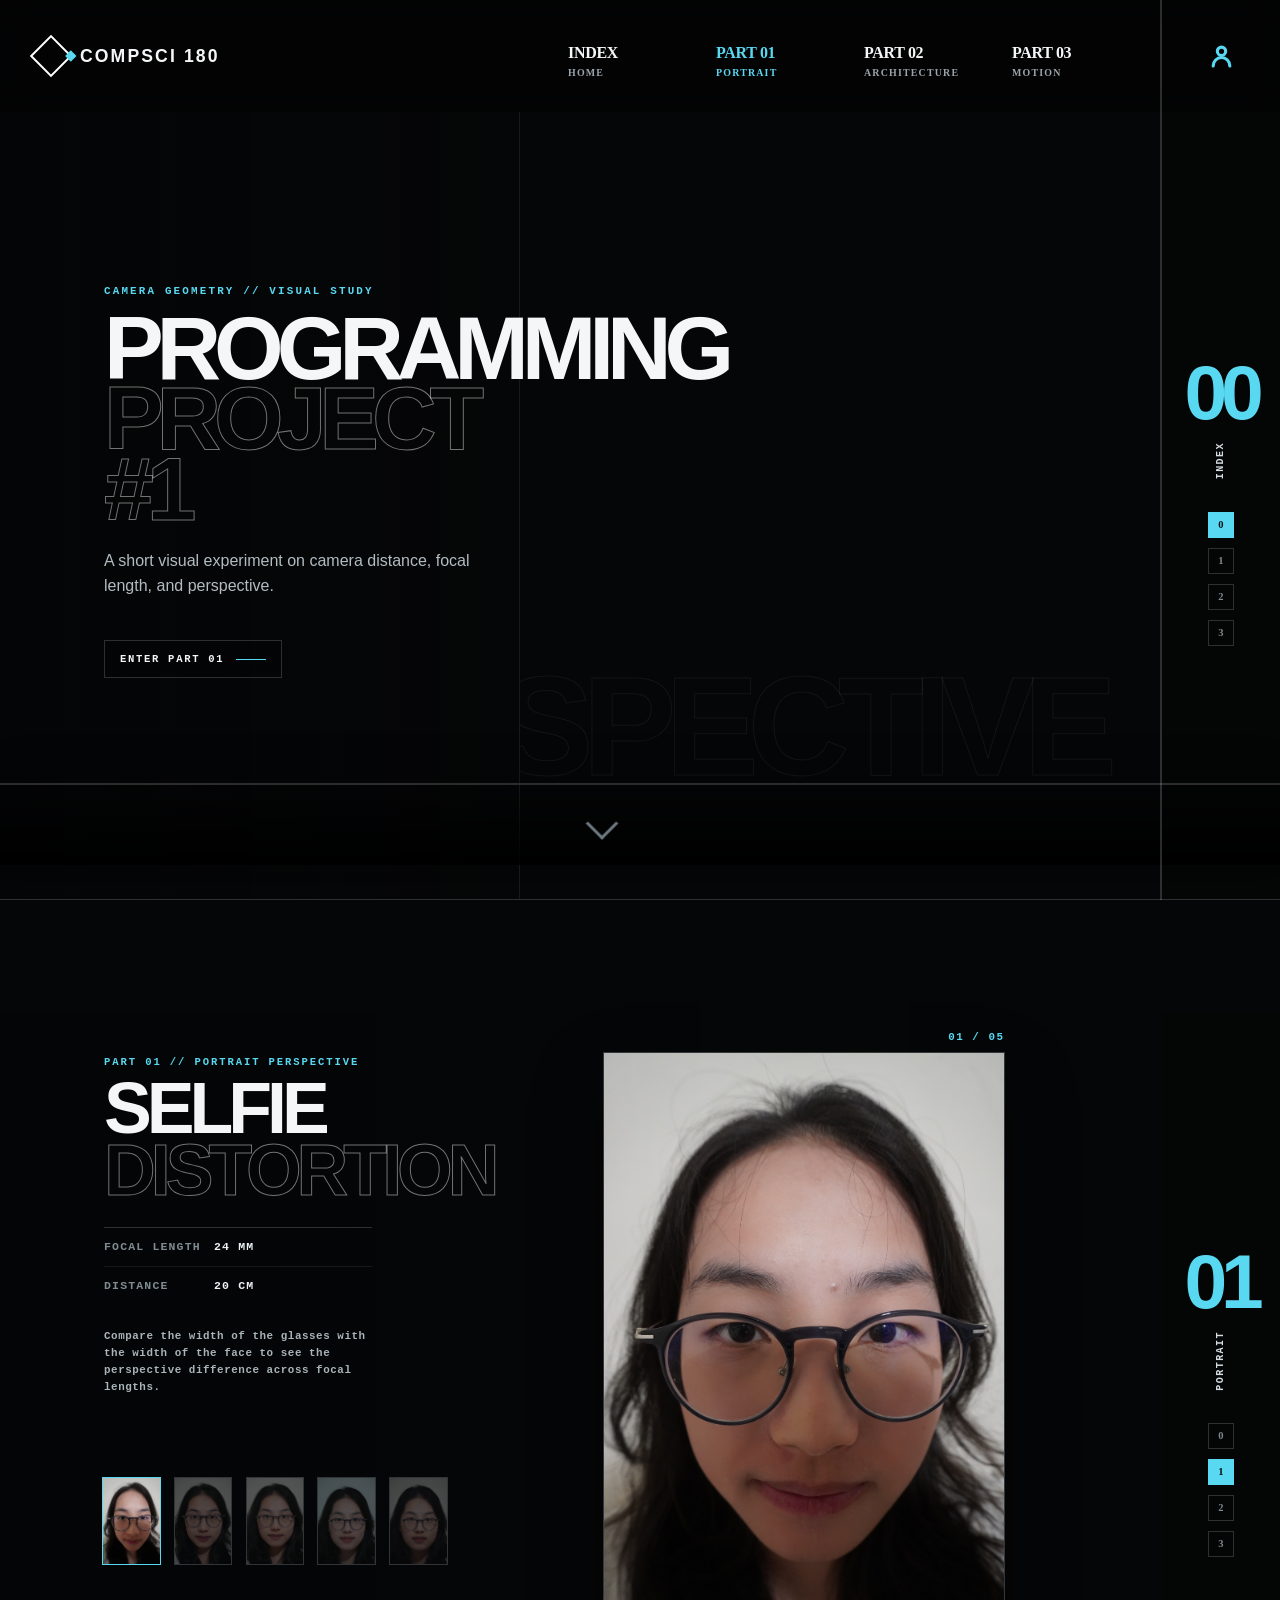
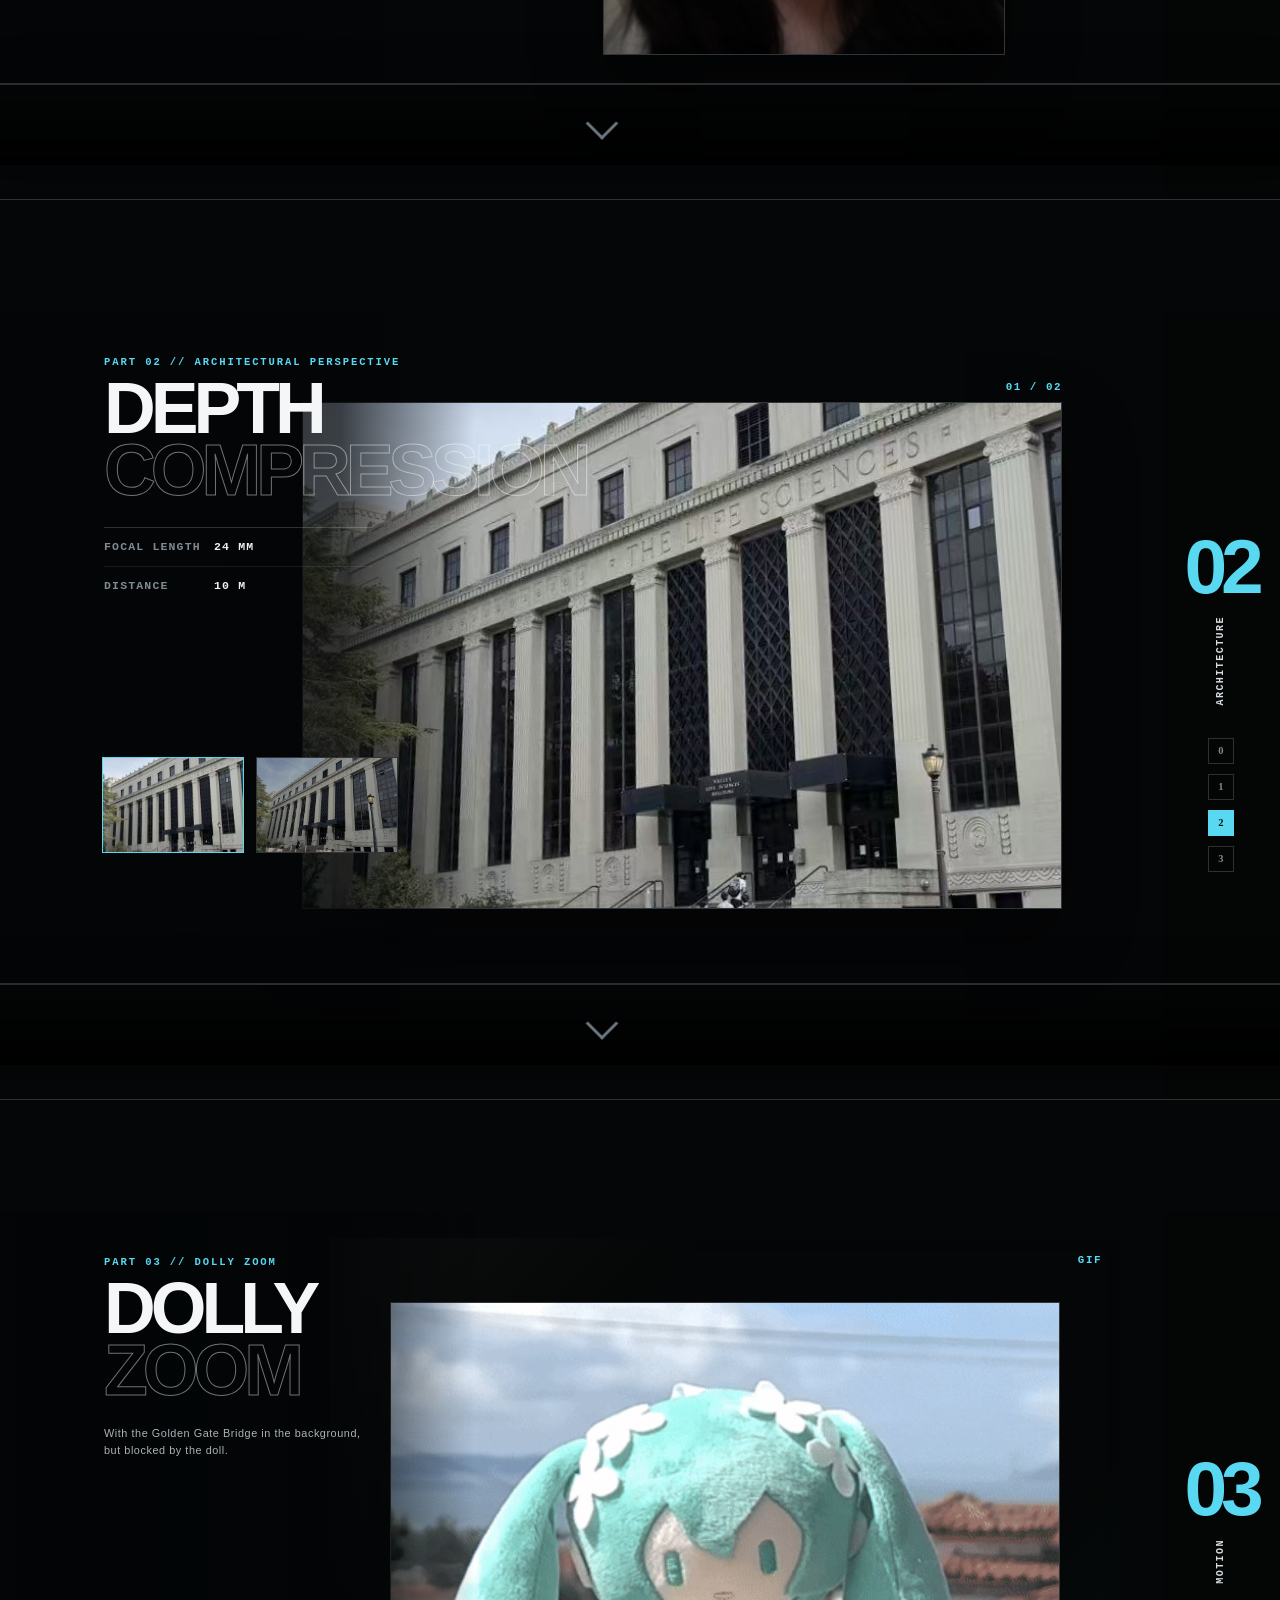
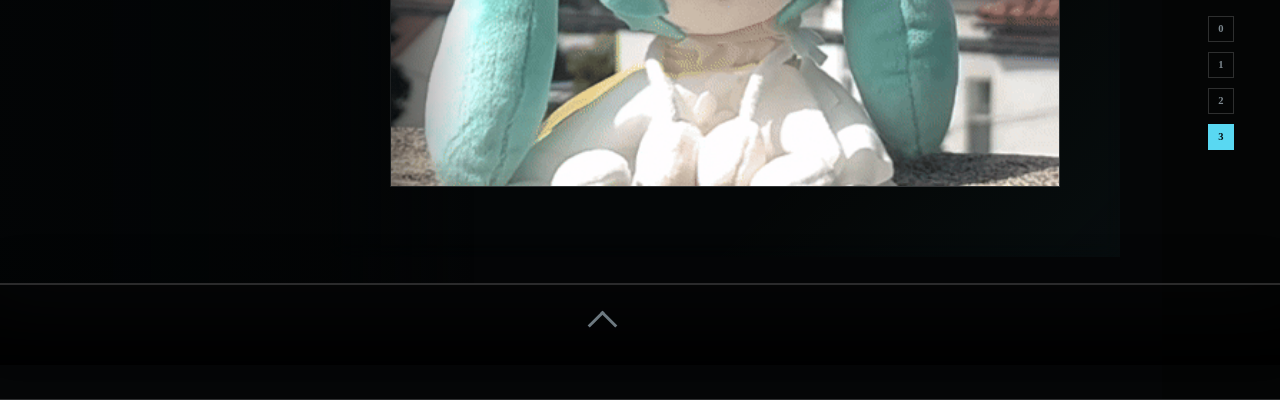
==== commit f78ca75b: "finished except web design" ====
--- a/index.html
+++ b/index.html
@@ -711,11 +711,17 @@
   color:#d8f7ff;
 }
 .part3-note{
-  margin-top:24px;
+  margin-top:12px;
+  padding-top:12px;
   max-width:330px;
-  color:#aeb8bd;
-  font-size:.92rem;
-  line-height:1.58;
+  border-top:none;
+  color:#aab4b9;
+  font-family:inherit;
+  font-weight:inherit;
+  font-size:.68rem;
+  line-height:1.55;
+  letter-spacing:.05em;
+  text-transform:none;
 }
 @media(max-width:820px){
   .author-panel{
@@ -857,7 +863,7 @@
         <div>
           <div class="kicker">Part 03 // Dolly Zoom</div>
           <h1>DOLLY<br><span>ZOOM</span></h1>
-          <p class="part3-note">With the Golden Gate Bridge in the background, but blocked by the doll.</p>
+          <p class="part3-note">With the Golden Gate Bridge in the background,<br>but blocked by the doll.</p>
           <!-- <div class="key"><b>GIF slot ready.</b></div> -->
         </div>
       </div>
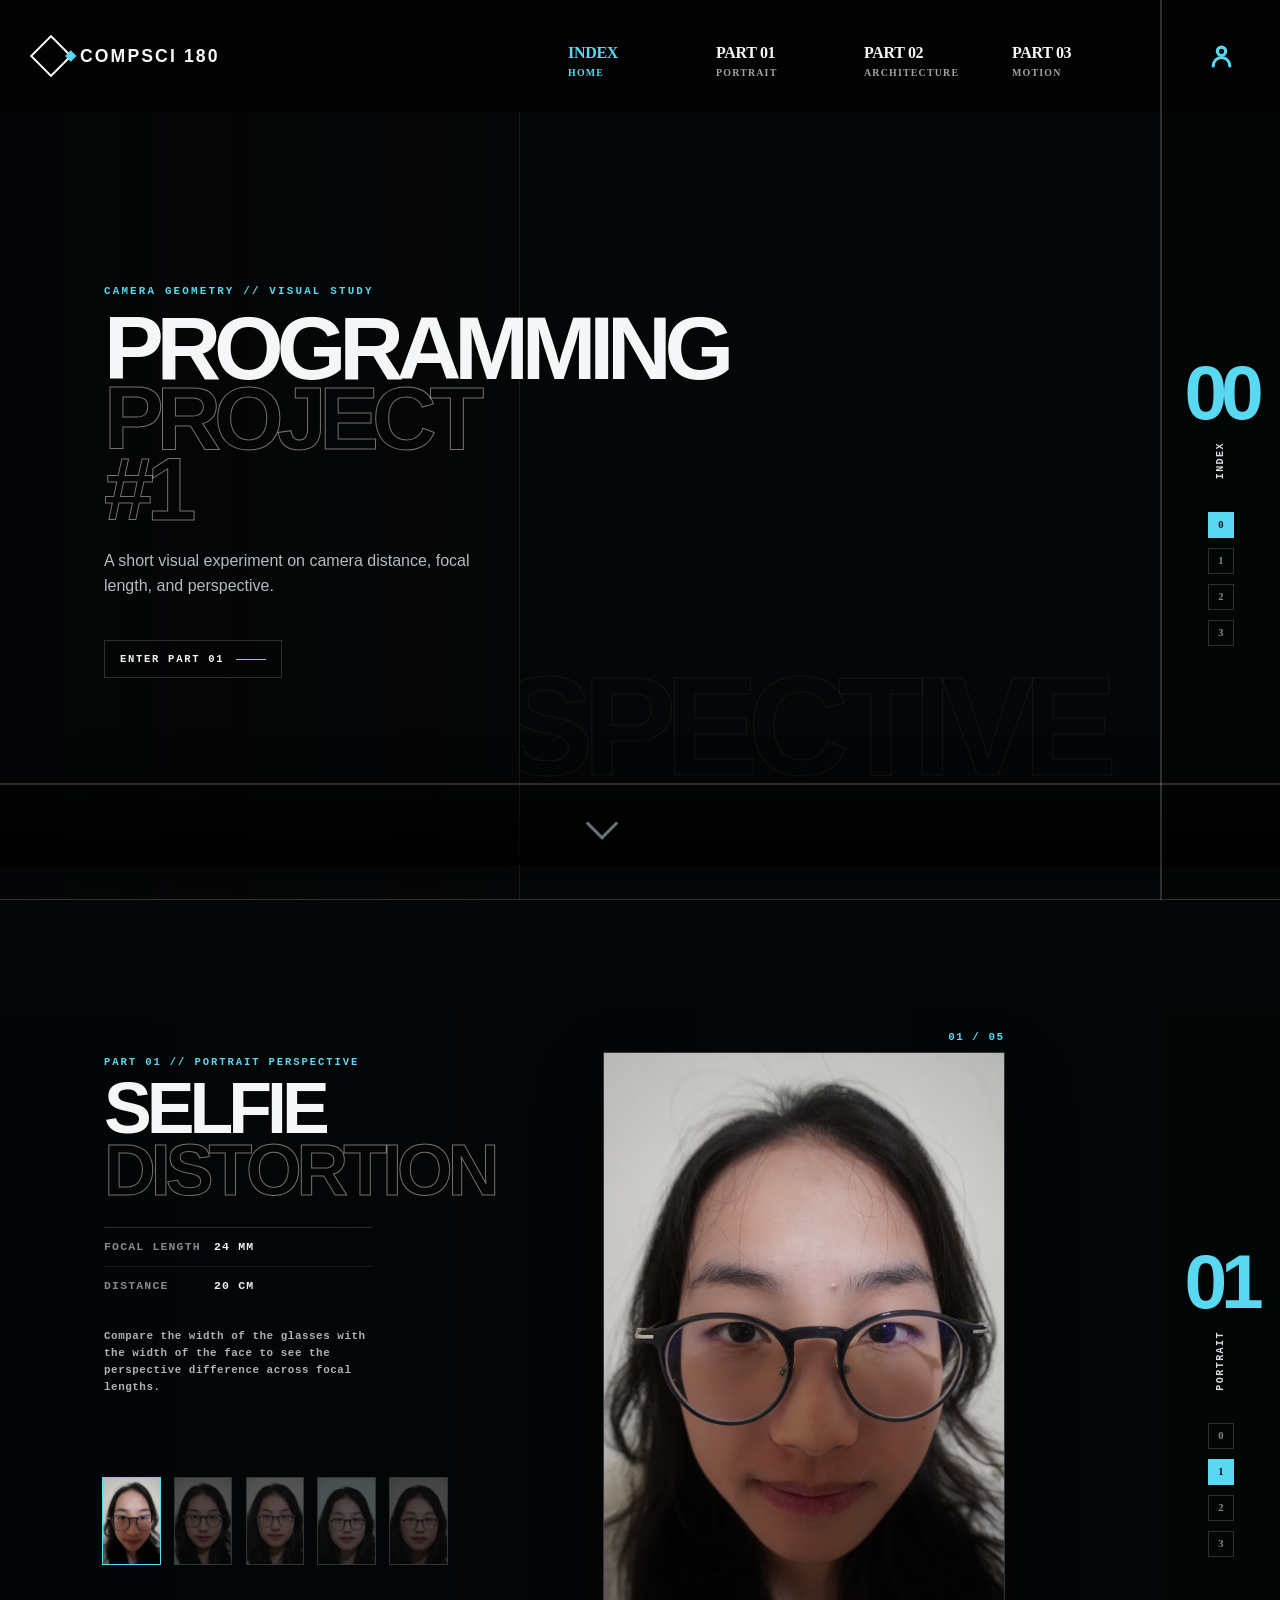
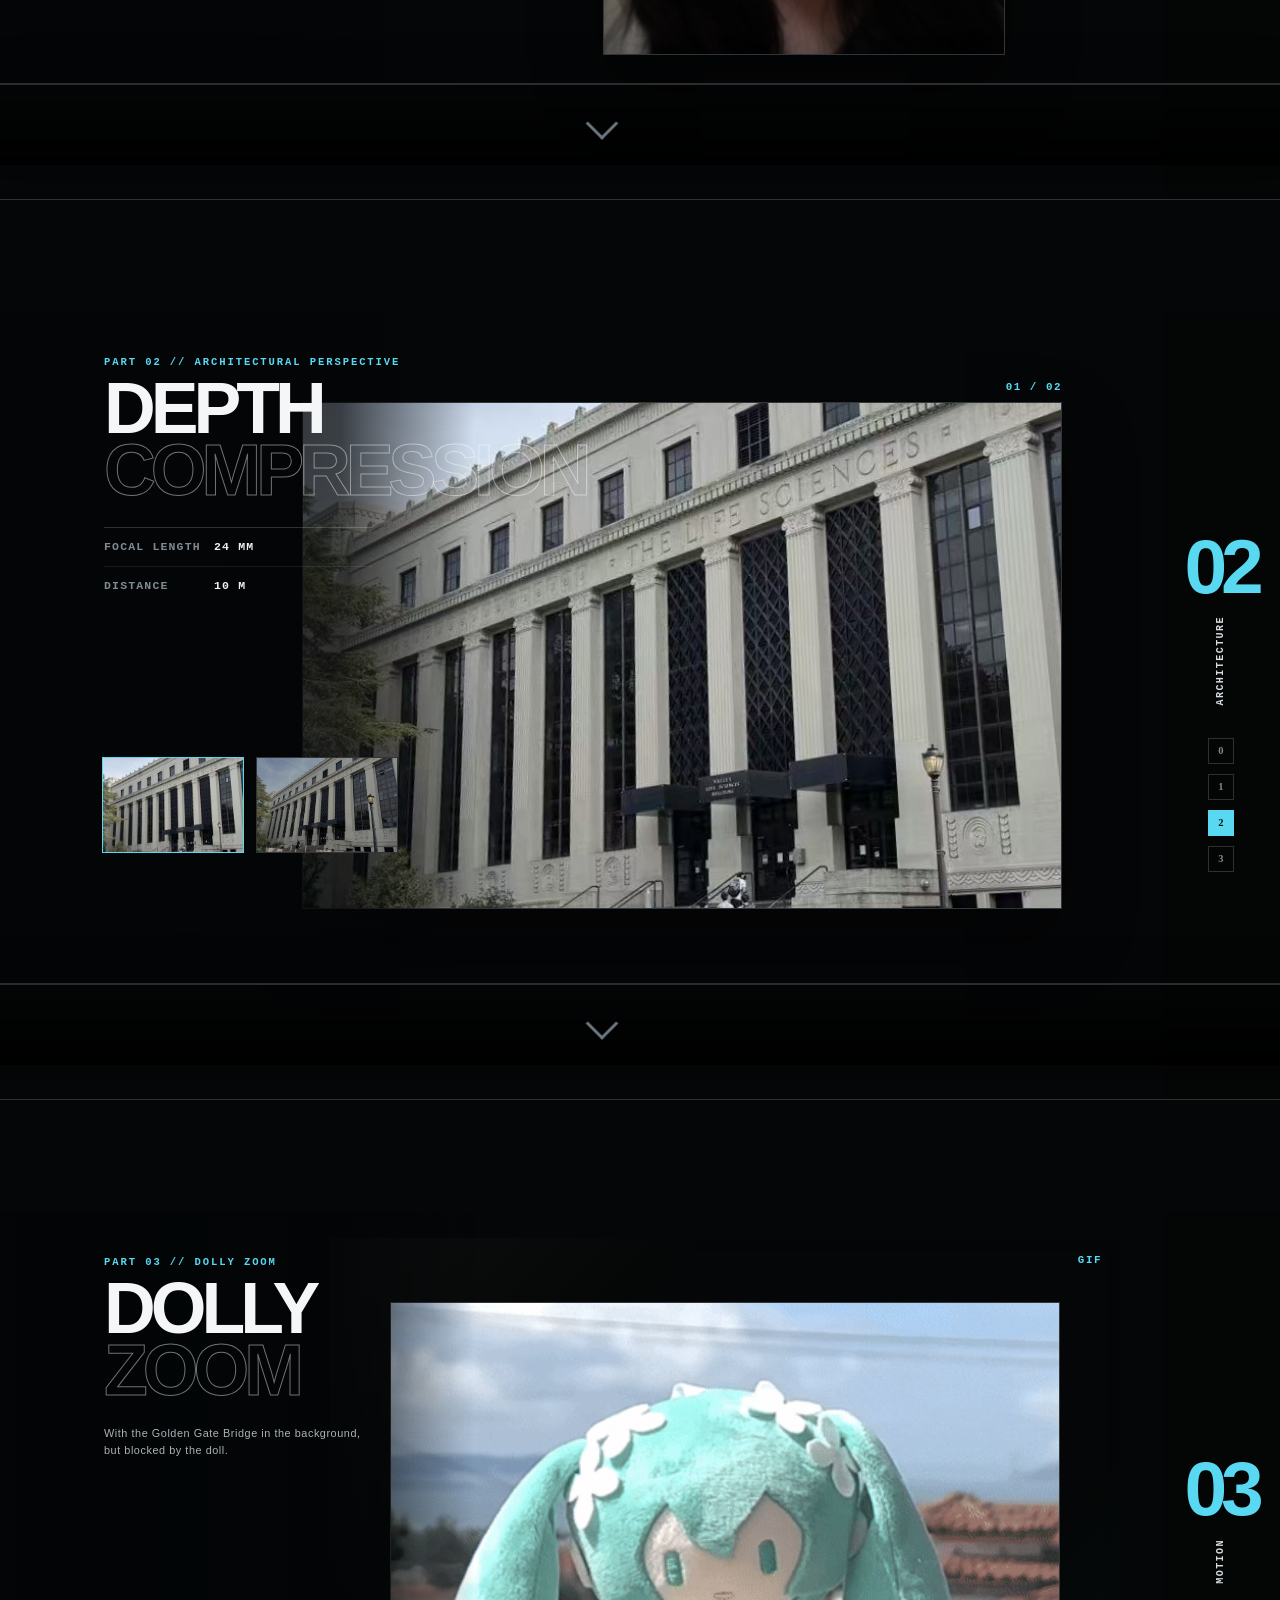
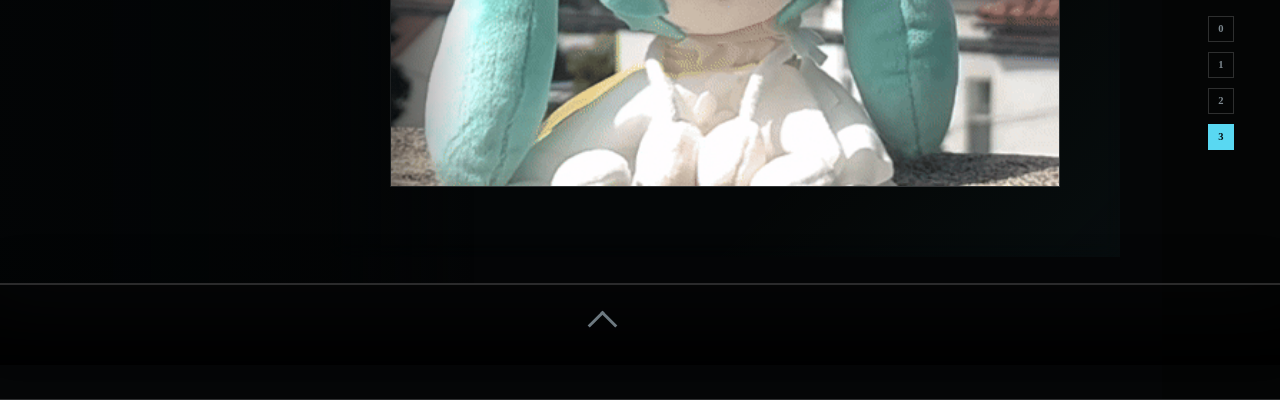
==== commit f5c21ef5: "modified the small pic layer" ====
--- a/index.html
+++ b/index.html
@@ -289,9 +289,9 @@
   pointer-events:none;
 }
 
-/* thumbnail strips always render cleanly above glass overlays */
+/* thumbnail strips stay with the main image layer, above only the local text glass */
 .tabs,.part2-tabs{
-  z-index:70 !important;
+  z-index:12 !important;
   isolation:isolate;
   filter:none !important;
 }
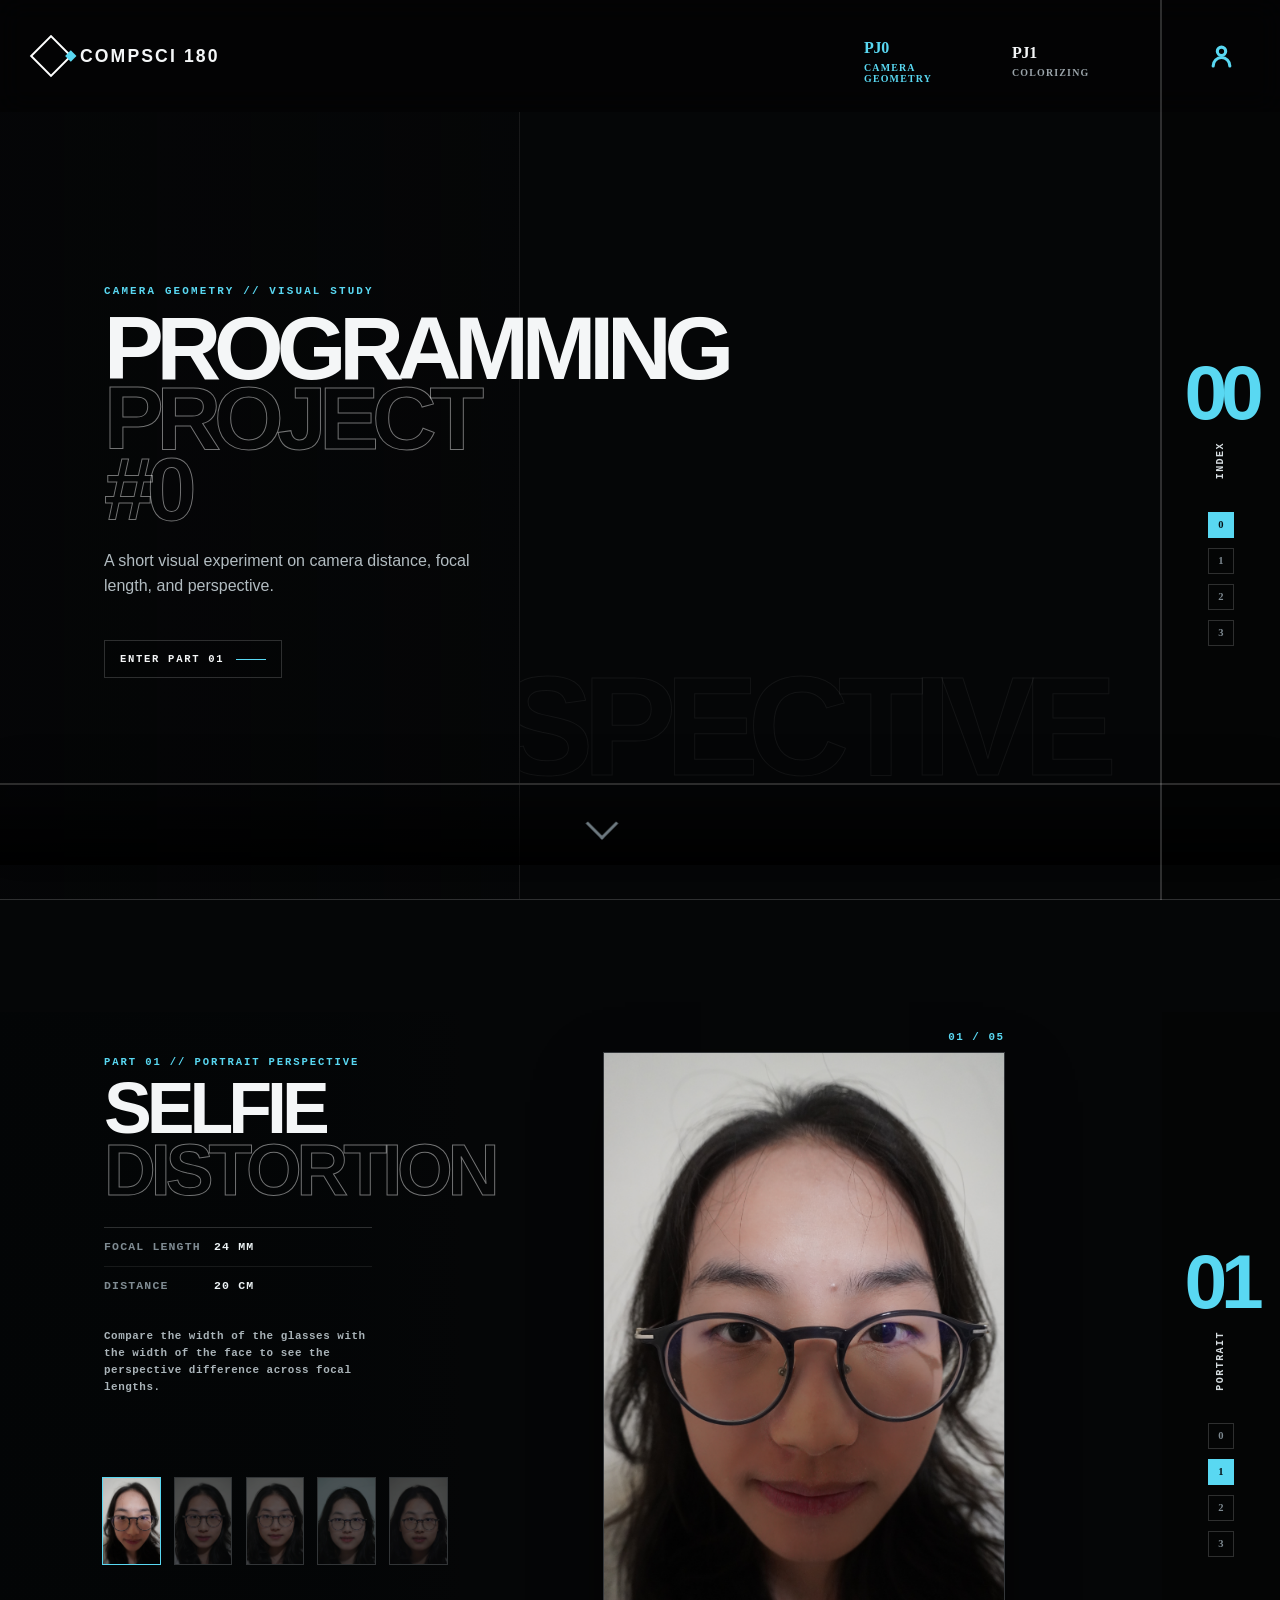
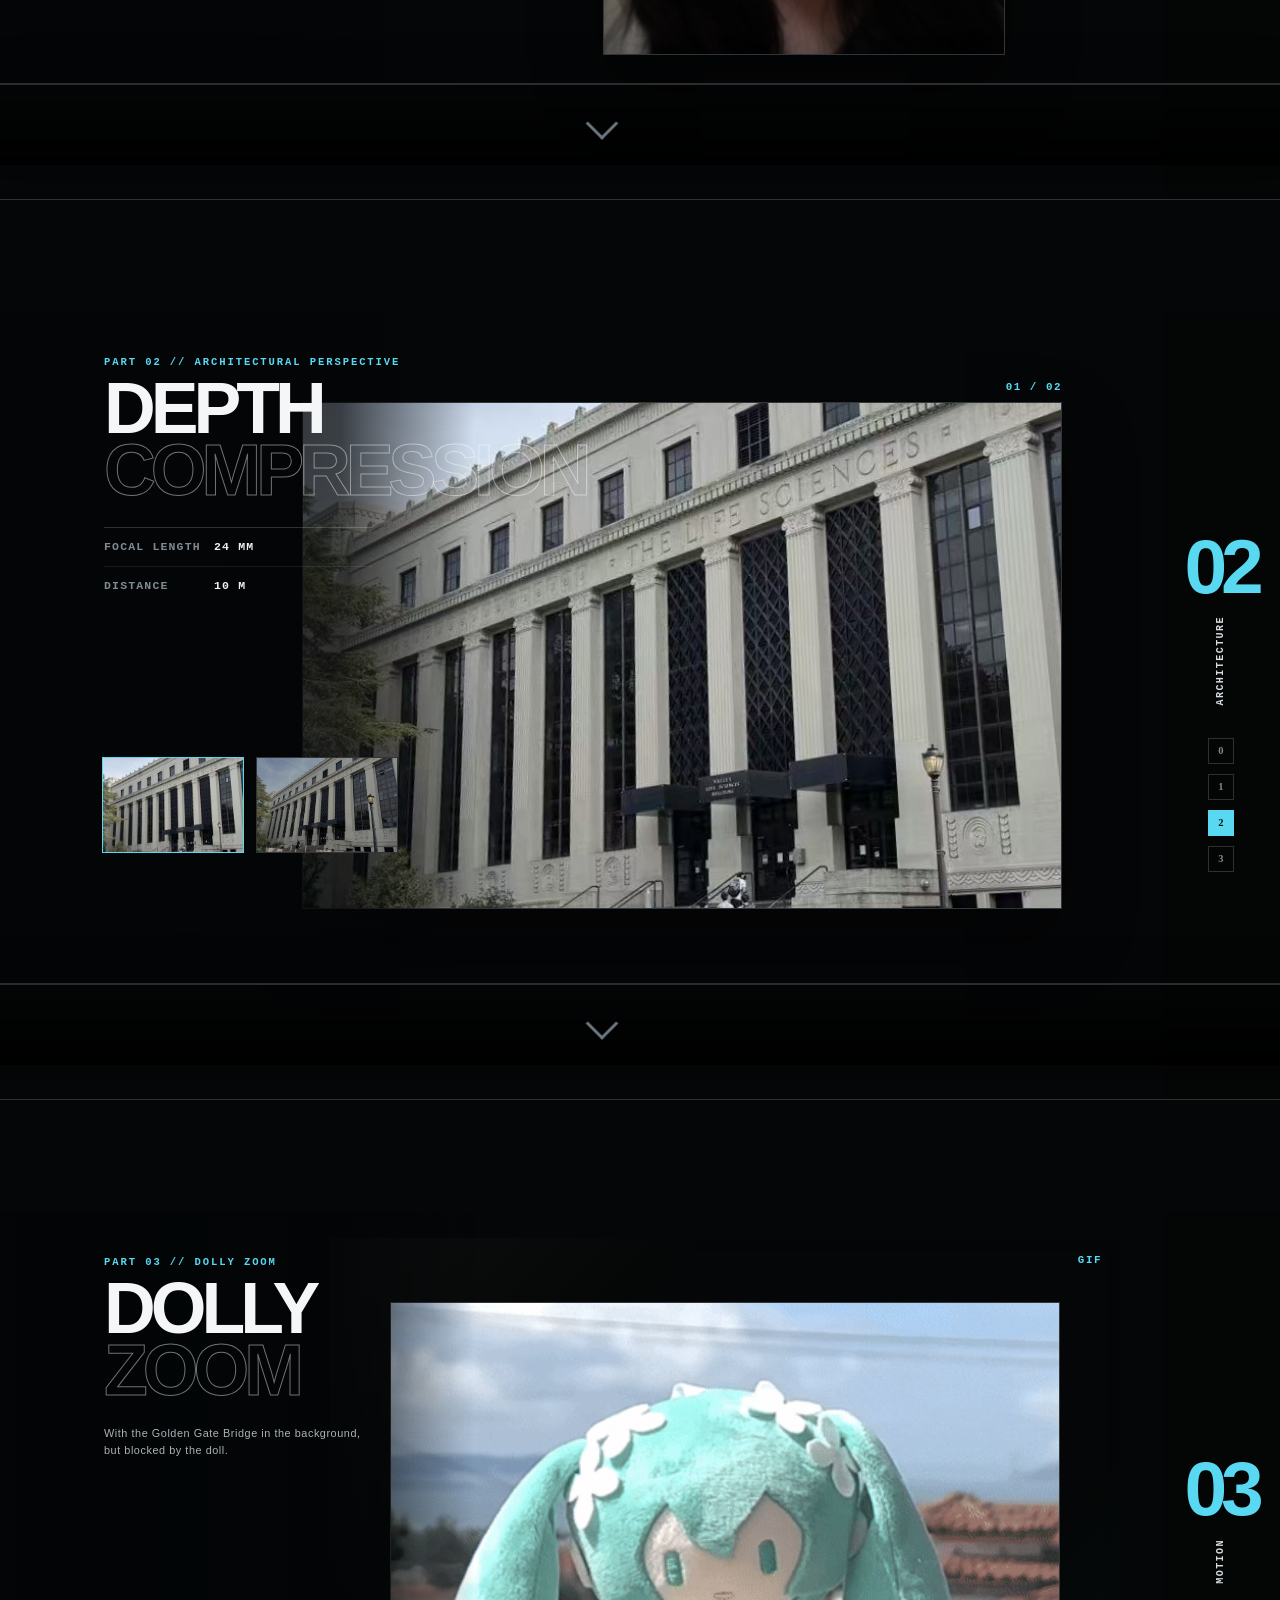
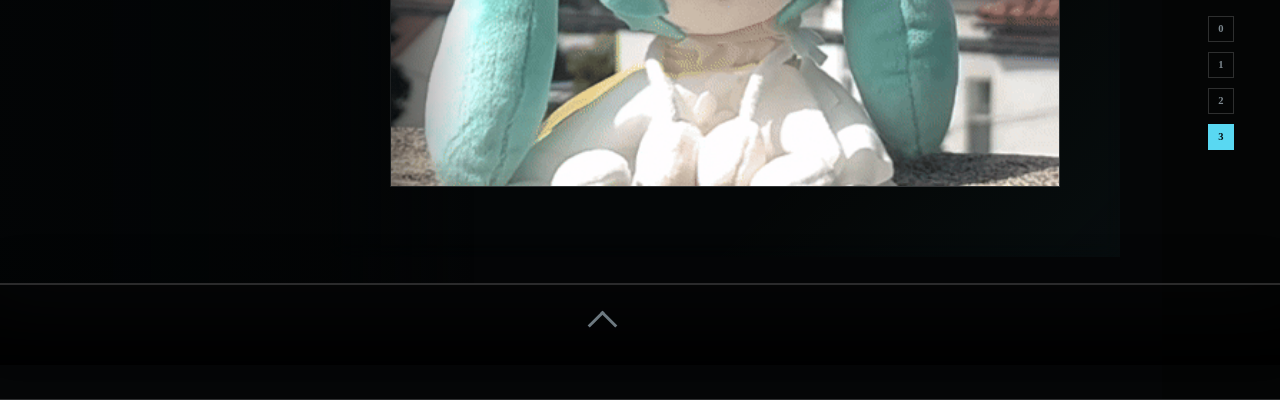
==== commit 6ecf6dd6: "basic implementation of pj1 and modifided the name and corresponding resources in pj0" ====
--- a/index.html
+++ b/index.html
@@ -3,7 +3,7 @@
 <head>
 <meta charset="utf-8" />
 <meta name="viewport" content="width=device-width,initial-scale=1" />
-<title>COMPSCI 180 · Programming Project #1</title>
+<title>COMPSCI 180 · Programming Project #0</title>
 <style>
 :root{
   --bg:#050607;
@@ -738,10 +738,8 @@
 <header class="topbar">
   <a href="#home" class="logo"><span class="logo-mark"></span>COMPSCI 180</a>
   <nav class="nav">
-    <a href="#home" class="active" data-target="home">Index<small>Home</small></a>
-    <a href="#part1" data-target="part1">Part 01<small>Portrait</small></a>
-    <a href="#part2" data-target="part2">Part 02<small>Architecture</small></a>
-    <a href="#part3" data-target="part3">Part 03<small>Motion</small></a>
+    <a href="index.html" class="active" aria-current="page">PJ0<small>Camera Geometry</small></a>
+    <a href="pj1/index.html">PJ1<small>Colorizing</small></a>
   </nav>
   <div class="tools">
     <button class="author-trigger" type="button" aria-label="Author information">
@@ -751,7 +749,7 @@
       </svg>
     </button>
     <div class="author-panel" role="status">
-      <img class="author-photo" src="pj1/author.jpg" alt="Author portrait" onerror="this.style.display='none'">
+      <img class="author-photo" src="pj0/author.jpg" alt="Author portrait" onerror="this.style.display='none'">
       <div class="author-label">Author</div>
       <div class="author-name">yihan chen</div>
       <a class="author-email" href="mailto:troptroprigolo.d@gmail.com">troptroprigolo.d@gmail.com</a>
@@ -766,7 +764,7 @@
     <div class="home-main">
       <div class="home-copy">
         <div class="eyebrow">Camera Geometry // Visual Study</div>
-        <h1 class="home-title">Programming<span>Project #1</span></h1>
+        <h1 class="home-title">Programming<span>Project #0</span></h1>
         <p class="home-sub">A short visual experiment on camera distance, focal length, and perspective.</p>
         <a class="home-enter" href="#part1">Enter Part 01</a>
       </div>
@@ -797,20 +795,20 @@
             <div class="portrait-stack">
               <div class="media-count image-count" id="p1count">01 / 05</div>
               <div class="portrait-frame" id="portraitToggle">
-              <div class="slide active" data-index="0"><img src="pj1/part1-01.jpg" alt="Part 1 image 1" onerror="this.style.display='none'"><div class="placeholder">part1-01.jpg<span>4000 × 6000 portrait</span></div></div>
-              <div class="slide" data-index="1"><img src="pj1/part1-02.jpg" alt="Part 1 image 2" onerror="this.style.display='none'"><div class="placeholder">part1-02.jpg<span>4000 × 6000 portrait</span></div></div>
-              <div class="slide" data-index="2"><img src="pj1/part1-03.jpg" alt="Part 1 image 3" onerror="this.style.display='none'"><div class="placeholder">part1-03.jpg<span>4000 × 6000 portrait</span></div></div>
-              <div class="slide" data-index="3"><img src="pj1/part1-04.jpg" alt="Part 1 image 4" onerror="this.style.display='none'"><div class="placeholder">part1-04.jpg<span>4000 × 6000 portrait</span></div></div>
-              <div class="slide" data-index="4"><img src="pj1/part1-05.jpg" alt="Part 1 image 5" onerror="this.style.display='none'"><div class="placeholder">part1-05.jpg<span>4000 × 6000 portrait</span></div></div>
+              <div class="slide active" data-index="0"><img src="pj0/part1-01.jpg" alt="Part 1 image 1" onerror="this.style.display='none'"><div class="placeholder">part1-01.jpg<span>4000 × 6000 portrait</span></div></div>
+              <div class="slide" data-index="1"><img src="pj0/part1-02.jpg" alt="Part 1 image 2" onerror="this.style.display='none'"><div class="placeholder">part1-02.jpg<span>4000 × 6000 portrait</span></div></div>
+              <div class="slide" data-index="2"><img src="pj0/part1-03.jpg" alt="Part 1 image 3" onerror="this.style.display='none'"><div class="placeholder">part1-03.jpg<span>4000 × 6000 portrait</span></div></div>
+              <div class="slide" data-index="3"><img src="pj0/part1-04.jpg" alt="Part 1 image 4" onerror="this.style.display='none'"><div class="placeholder">part1-04.jpg<span>4000 × 6000 portrait</span></div></div>
+              <div class="slide" data-index="4"><img src="pj0/part1-05.jpg" alt="Part 1 image 5" onerror="this.style.display='none'"><div class="placeholder">part1-05.jpg<span>4000 × 6000 portrait</span></div></div>
               </div>
             </div>
           </div>
           <div class="tabs">
-            <button class="tab active" data-index="0" aria-label="Show portrait 1"><img src="pj1/part1-01.jpg" alt=""></button>
-            <button class="tab" data-index="1" aria-label="Show portrait 2"><img src="pj1/part1-02.jpg" alt=""></button>
-            <button class="tab" data-index="2" aria-label="Show portrait 3"><img src="pj1/part1-03.jpg" alt=""></button>
-            <button class="tab" data-index="3" aria-label="Show portrait 4"><img src="pj1/part1-04.jpg" alt=""></button>
-            <button class="tab" data-index="4" aria-label="Show portrait 5"><img src="pj1/part1-05.jpg" alt=""></button>
+            <button class="tab active" data-index="0" aria-label="Show portrait 1"><img src="pj0/part1-01.jpg" alt=""></button>
+            <button class="tab" data-index="1" aria-label="Show portrait 2"><img src="pj0/part1-02.jpg" alt=""></button>
+            <button class="tab" data-index="2" aria-label="Show portrait 3"><img src="pj0/part1-03.jpg" alt=""></button>
+            <button class="tab" data-index="3" aria-label="Show portrait 4"><img src="pj0/part1-04.jpg" alt=""></button>
+            <button class="tab" data-index="4" aria-label="Show portrait 5"><img src="pj0/part1-05.jpg" alt=""></button>
           </div>
         </div>
       </div>
@@ -839,14 +837,14 @@
             <div class="building-stack">
               <div class="media-count image-count" id="p2count">01 / 02</div>
               <div class="single-building" id="buildingToggle">
-              <div class="building-slide active" data-index="0"><img src="pj1/part2-01.jpg" alt="Far building view" onerror="this.style.display='none'"><div class="placeholder">part2-01.jpg<span>3:2 landscape</span></div></div>
-              <div class="building-slide" data-index="1"><img src="pj1/part2-02.jpg" alt="Close building view" onerror="this.style.display='none'"><div class="placeholder">part2-02.jpg<span>3:2 landscape</span></div></div>
+              <div class="building-slide active" data-index="0"><img src="pj0/part2-01.jpg" alt="Far building view" onerror="this.style.display='none'"><div class="placeholder">part2-01.jpg<span>3:2 landscape</span></div></div>
+              <div class="building-slide" data-index="1"><img src="pj0/part2-02.jpg" alt="Close building view" onerror="this.style.display='none'"><div class="placeholder">part2-02.jpg<span>3:2 landscape</span></div></div>
               </div>
             </div>
           </div>
           <div class="part2-tabs" aria-label="Architectural image previews">
-            <button class="part2-tab active" data-index="0" aria-label="Show building image 1"><img src="pj1/part2-01.jpg" alt=""></button>
-            <button class="part2-tab" data-index="1" aria-label="Show building image 2"><img src="pj1/part2-02.jpg" alt=""></button>
+            <button class="part2-tab active" data-index="0" aria-label="Show building image 1"><img src="pj0/part2-01.jpg" alt=""></button>
+            <button class="part2-tab" data-index="1" aria-label="Show building image 2"><img src="pj0/part2-02.jpg" alt=""></button>
           </div>
         </div>
       </div>
@@ -871,7 +869,7 @@
         <div class="media-box">
           <div class="media-title">Animated Demonstration</div>
           <div class="media-count">GIF</div>
-          <div class="gif-wrap"><img src="pj1/part3-demo.gif" alt="Part 3 GIF" onerror="this.style.display='none'"><div class="placeholder">part3-demo.gif<span>reserved animated media</span></div></div>
+          <div class="gif-wrap"><img src="pj0/part3-demo.gif" alt="Part 3 GIF" onerror="this.style.display='none'"><div class="placeholder">part3-demo.gif<span>reserved animated media</span></div></div>
         </div>
       </div>
       <div class="bottom-shadow"><a class="back-top" href="#home" aria-label="Back to top"></a></div>
@@ -883,10 +881,6 @@
 </main>
 <script>
 document.querySelectorAll('img').forEach(img=>img.addEventListener('load',()=>{const p=img.parentElement.querySelector('.placeholder');if(p)p.style.display='none'}));
-const sections=[...document.querySelectorAll('.panel')];
-const nav=[...document.querySelectorAll('.nav a')];
-const io=new IntersectionObserver(entries=>{entries.forEach(e=>{if(e.isIntersecting){nav.forEach(a=>a.classList.toggle('active',a.dataset.target===e.target.id));}})},{threshold:.55});
-sections.forEach(s=>io.observe(s));
 const slides=[...document.querySelectorAll('#part1 .slide')];
 const tabs=[...document.querySelectorAll('#part1 .tab')];
 const count=document.getElementById('p1count');
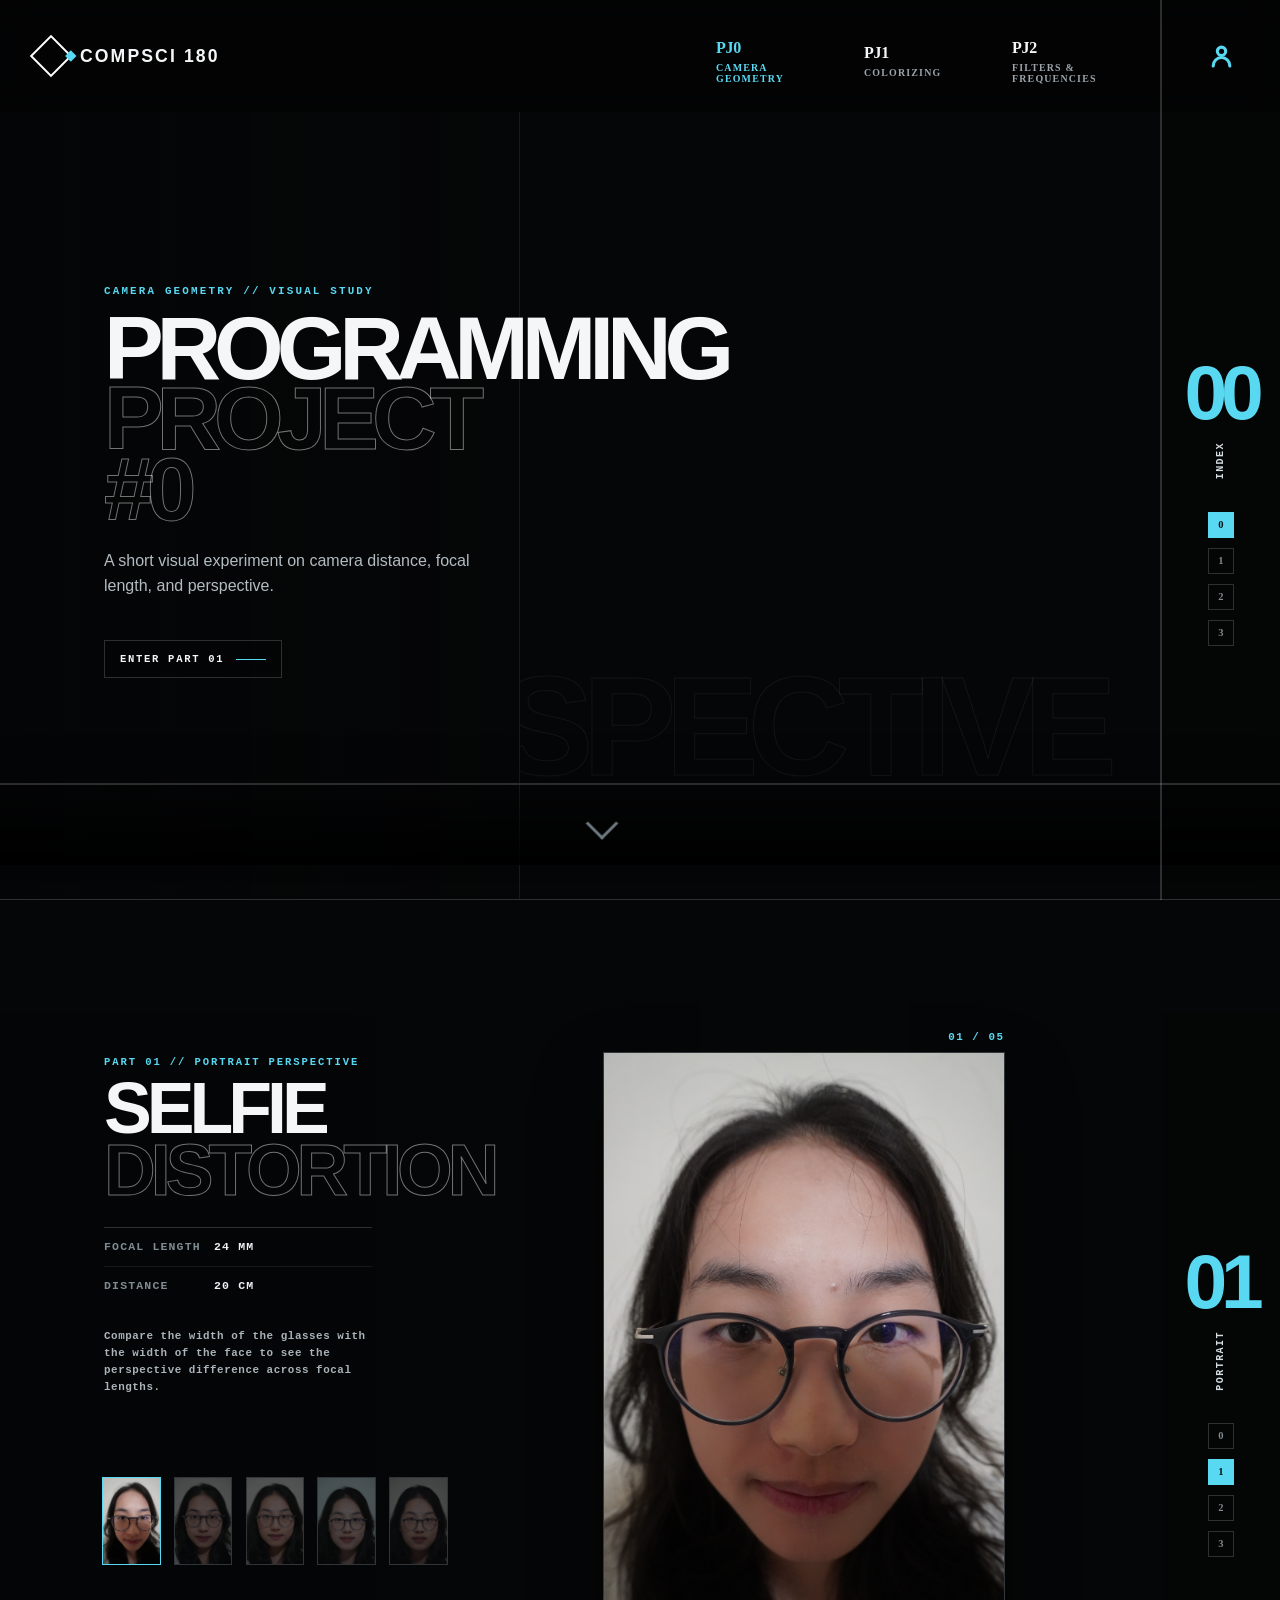
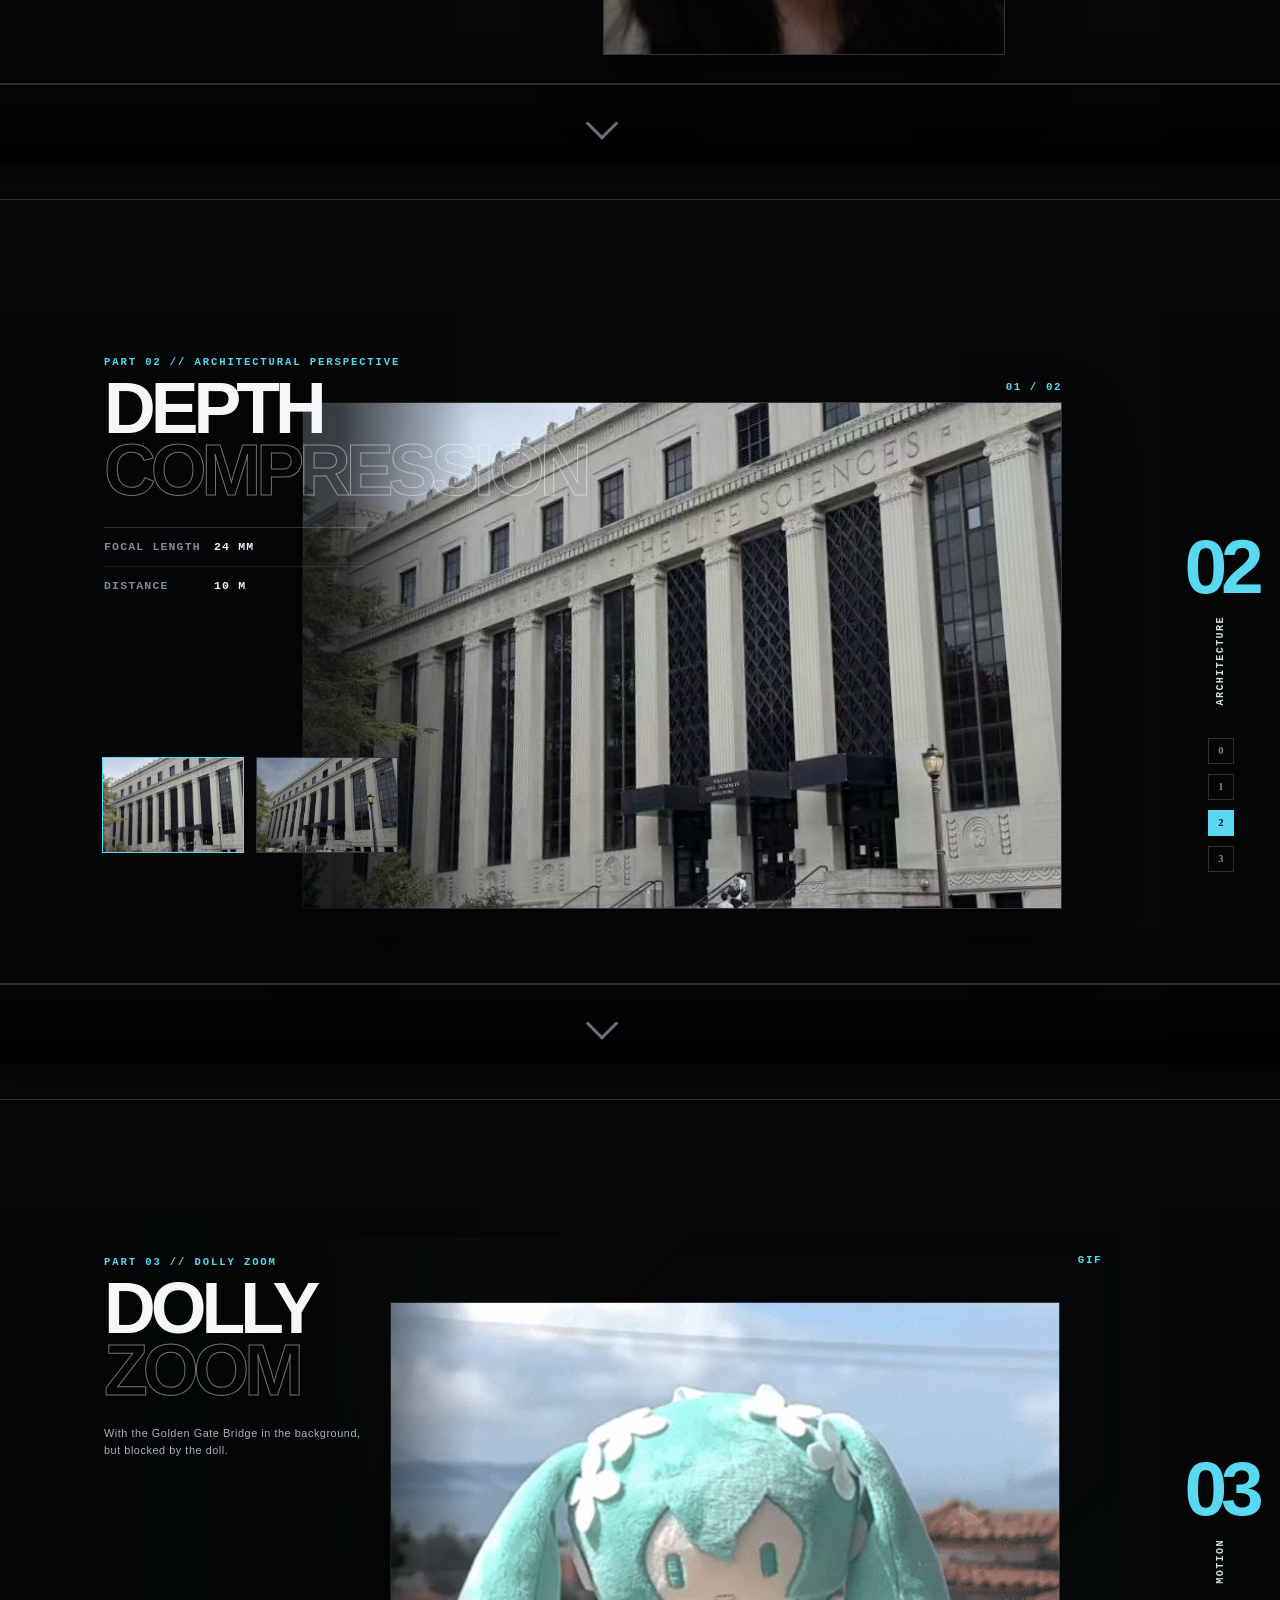
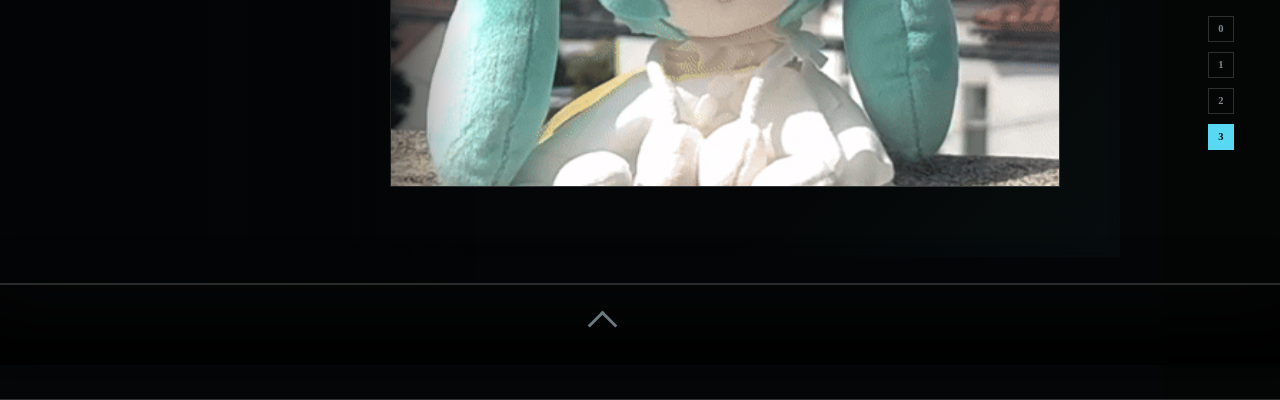
==== commit ed5b6650: "final version of pj2" ====
--- a/index.html
+++ b/index.html
@@ -740,6 +740,7 @@
   <nav class="nav">
     <a href="index.html" class="active" aria-current="page">PJ0<small>Camera Geometry</small></a>
     <a href="pj1/index.html">PJ1<small>Colorizing</small></a>
+    <a href="pj2/index.html">PJ2<small>Filters &amp; Frequencies</small></a>
   </nav>
   <div class="tools">
     <button class="author-trigger" type="button" aria-label="Author information">
